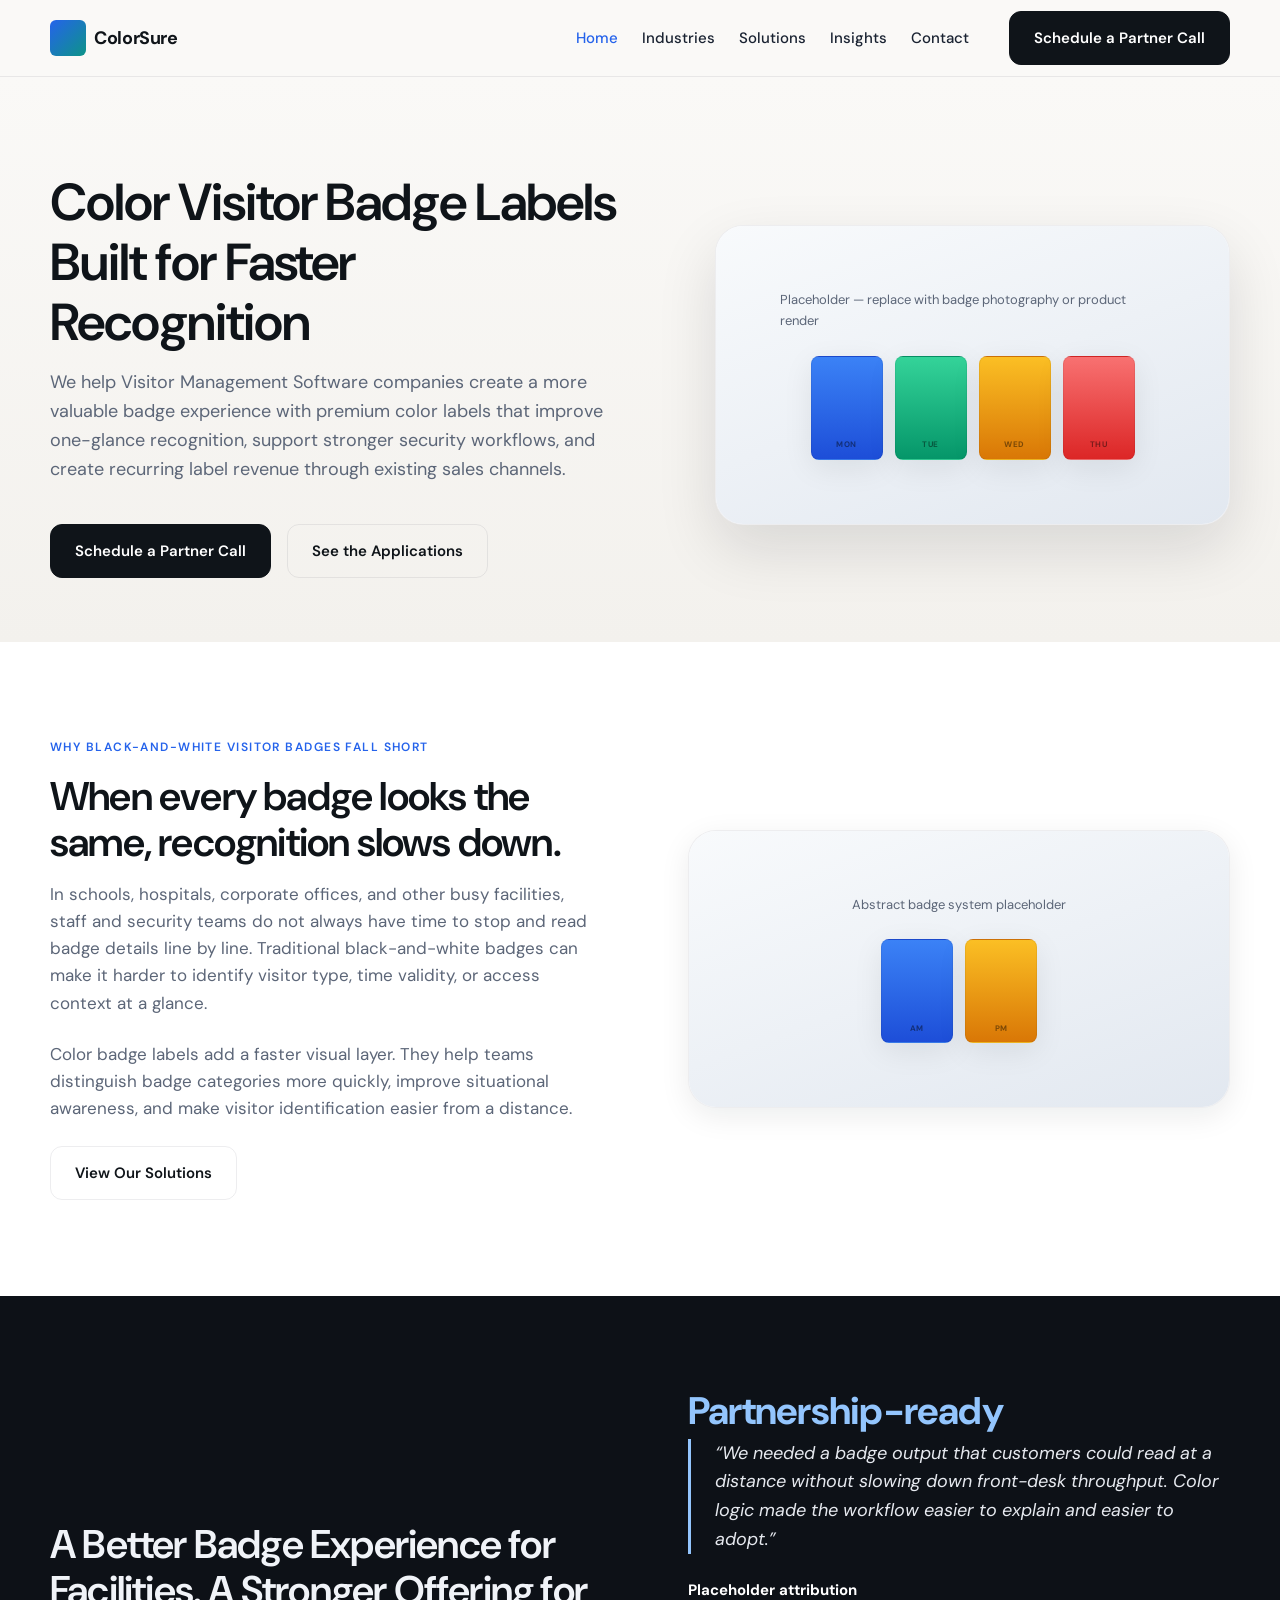
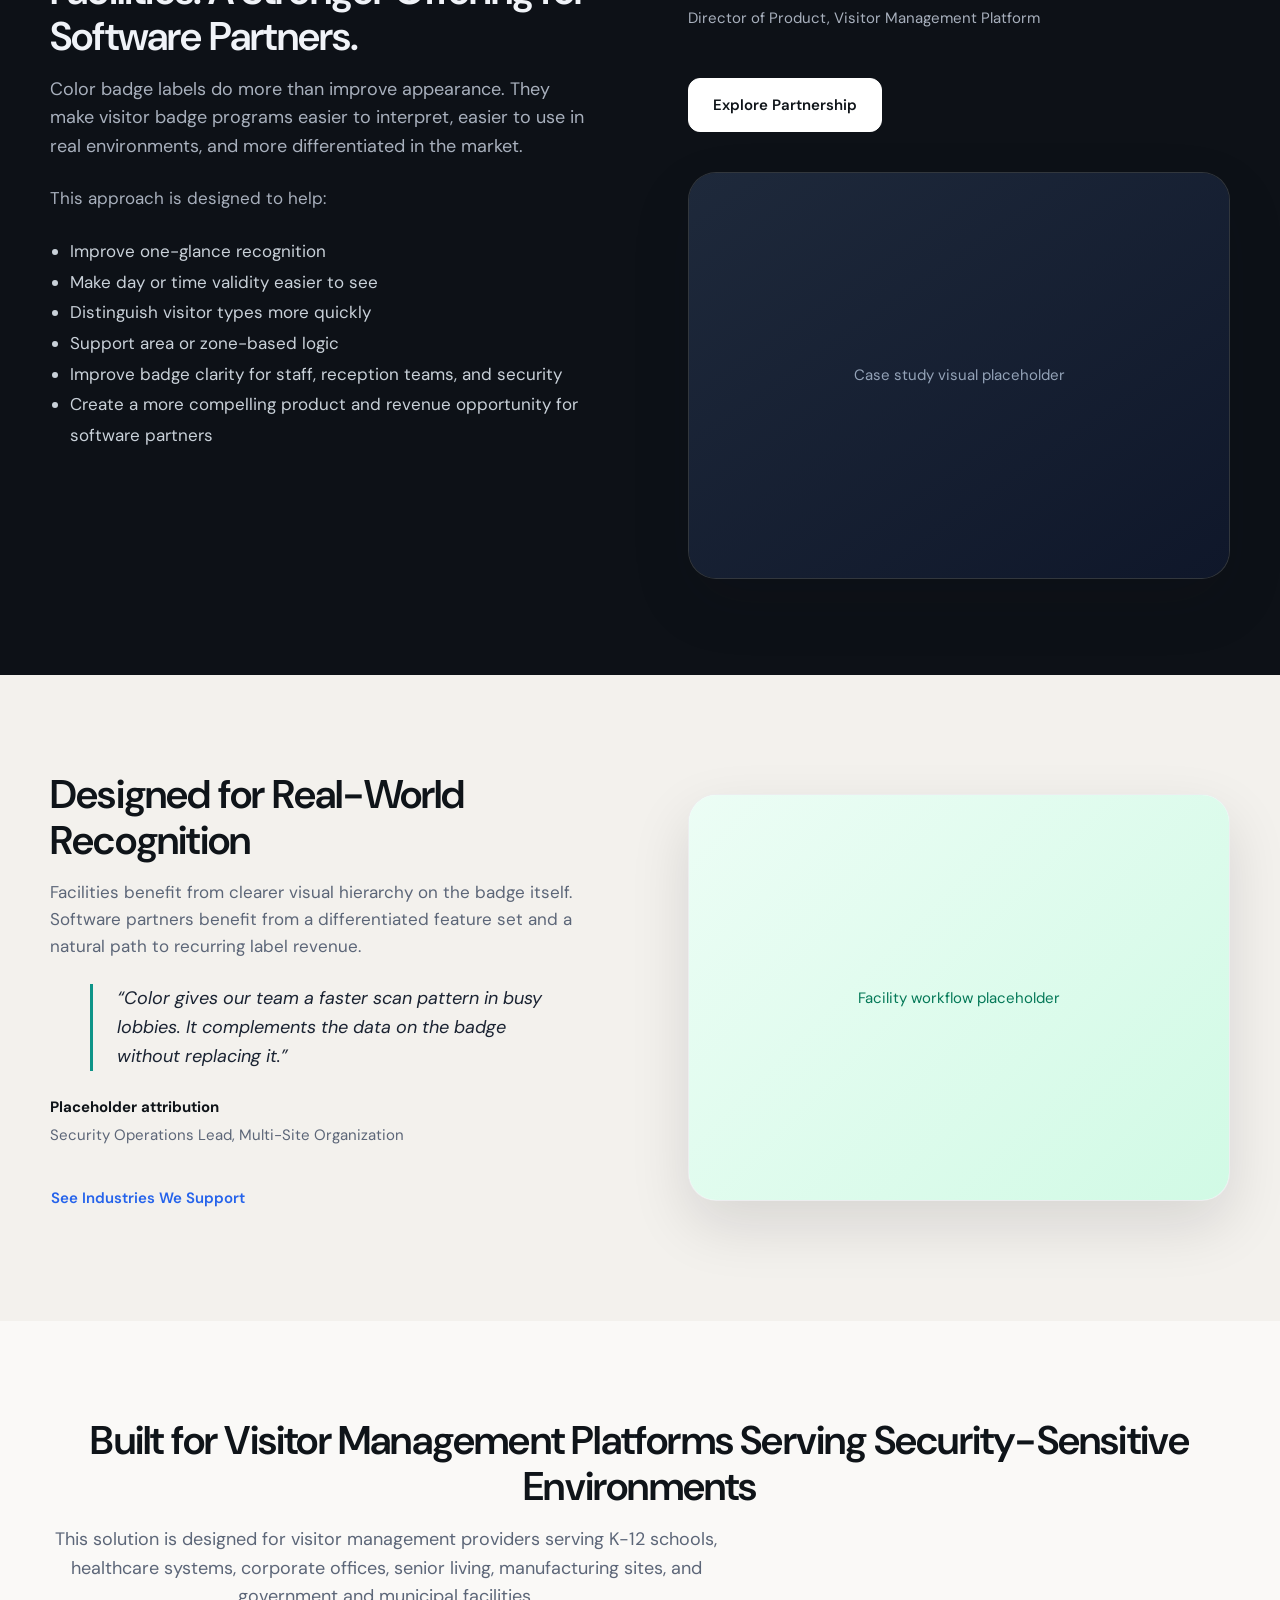
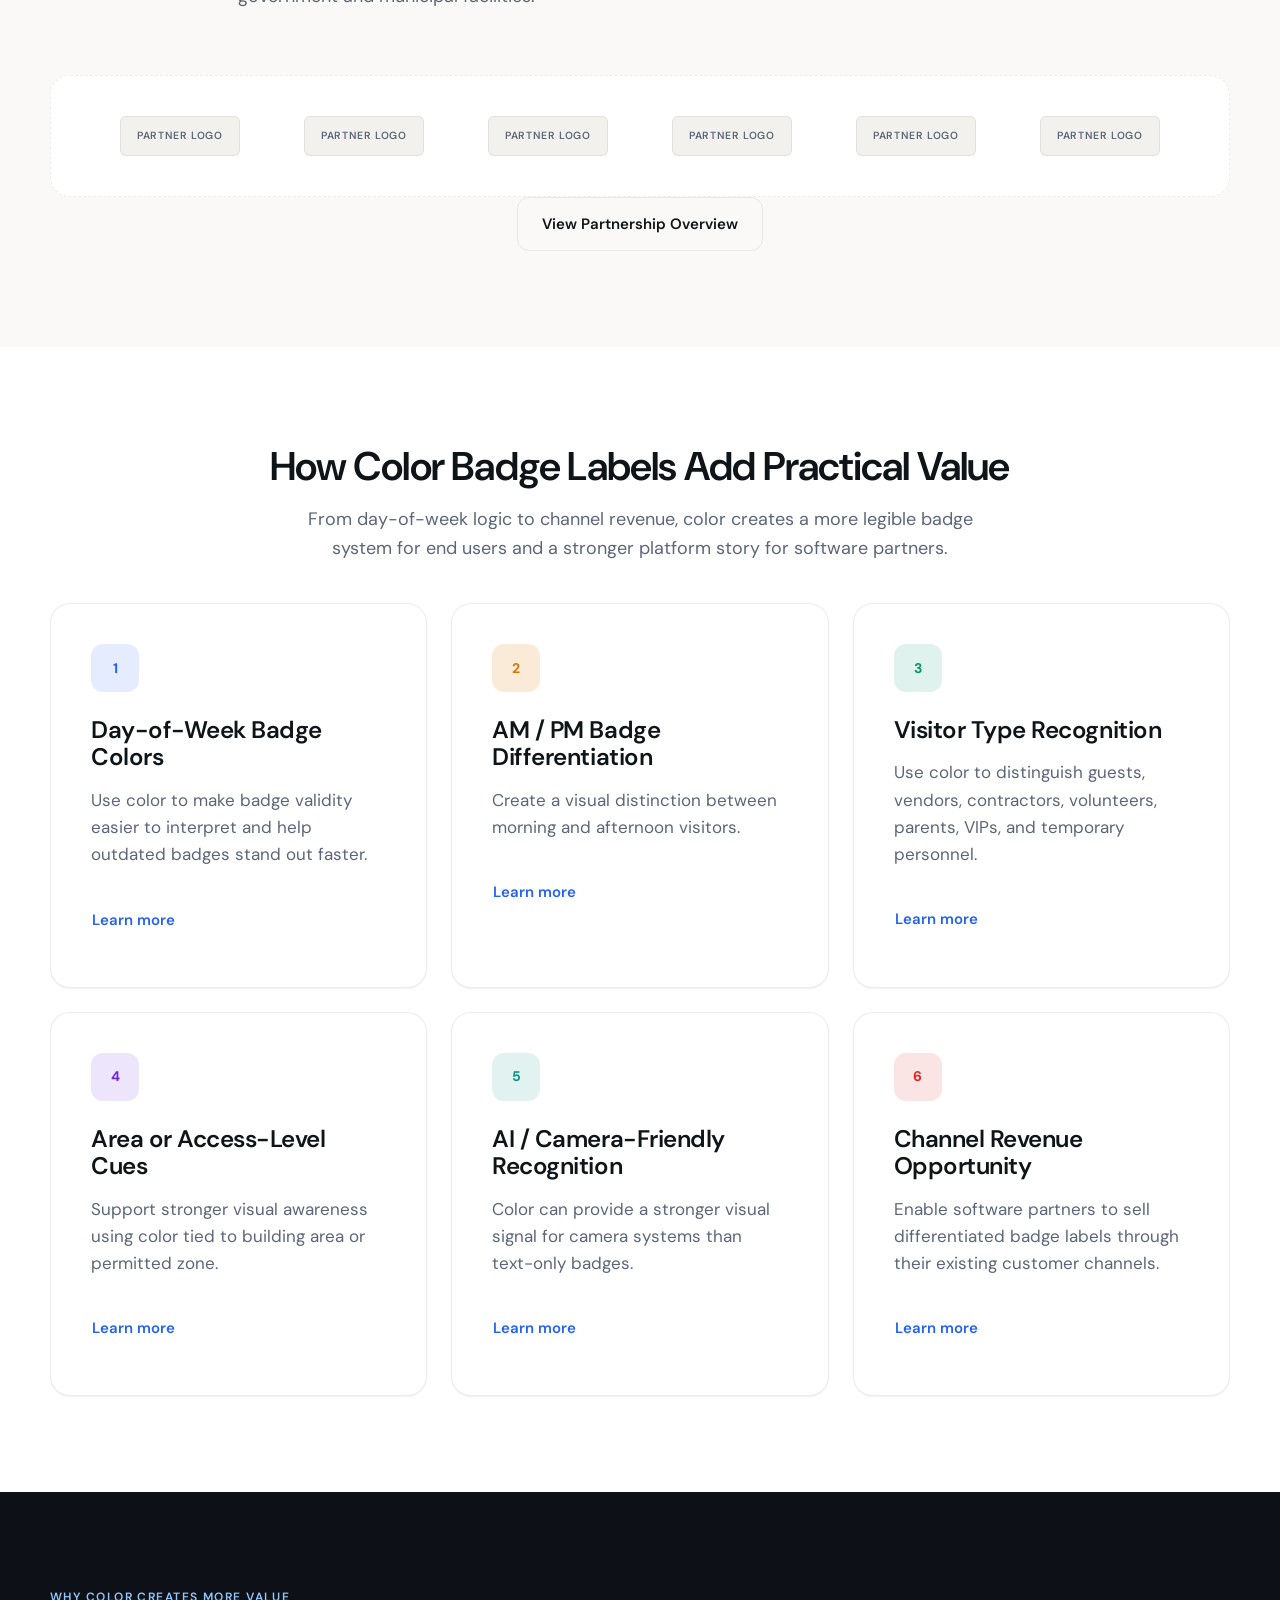
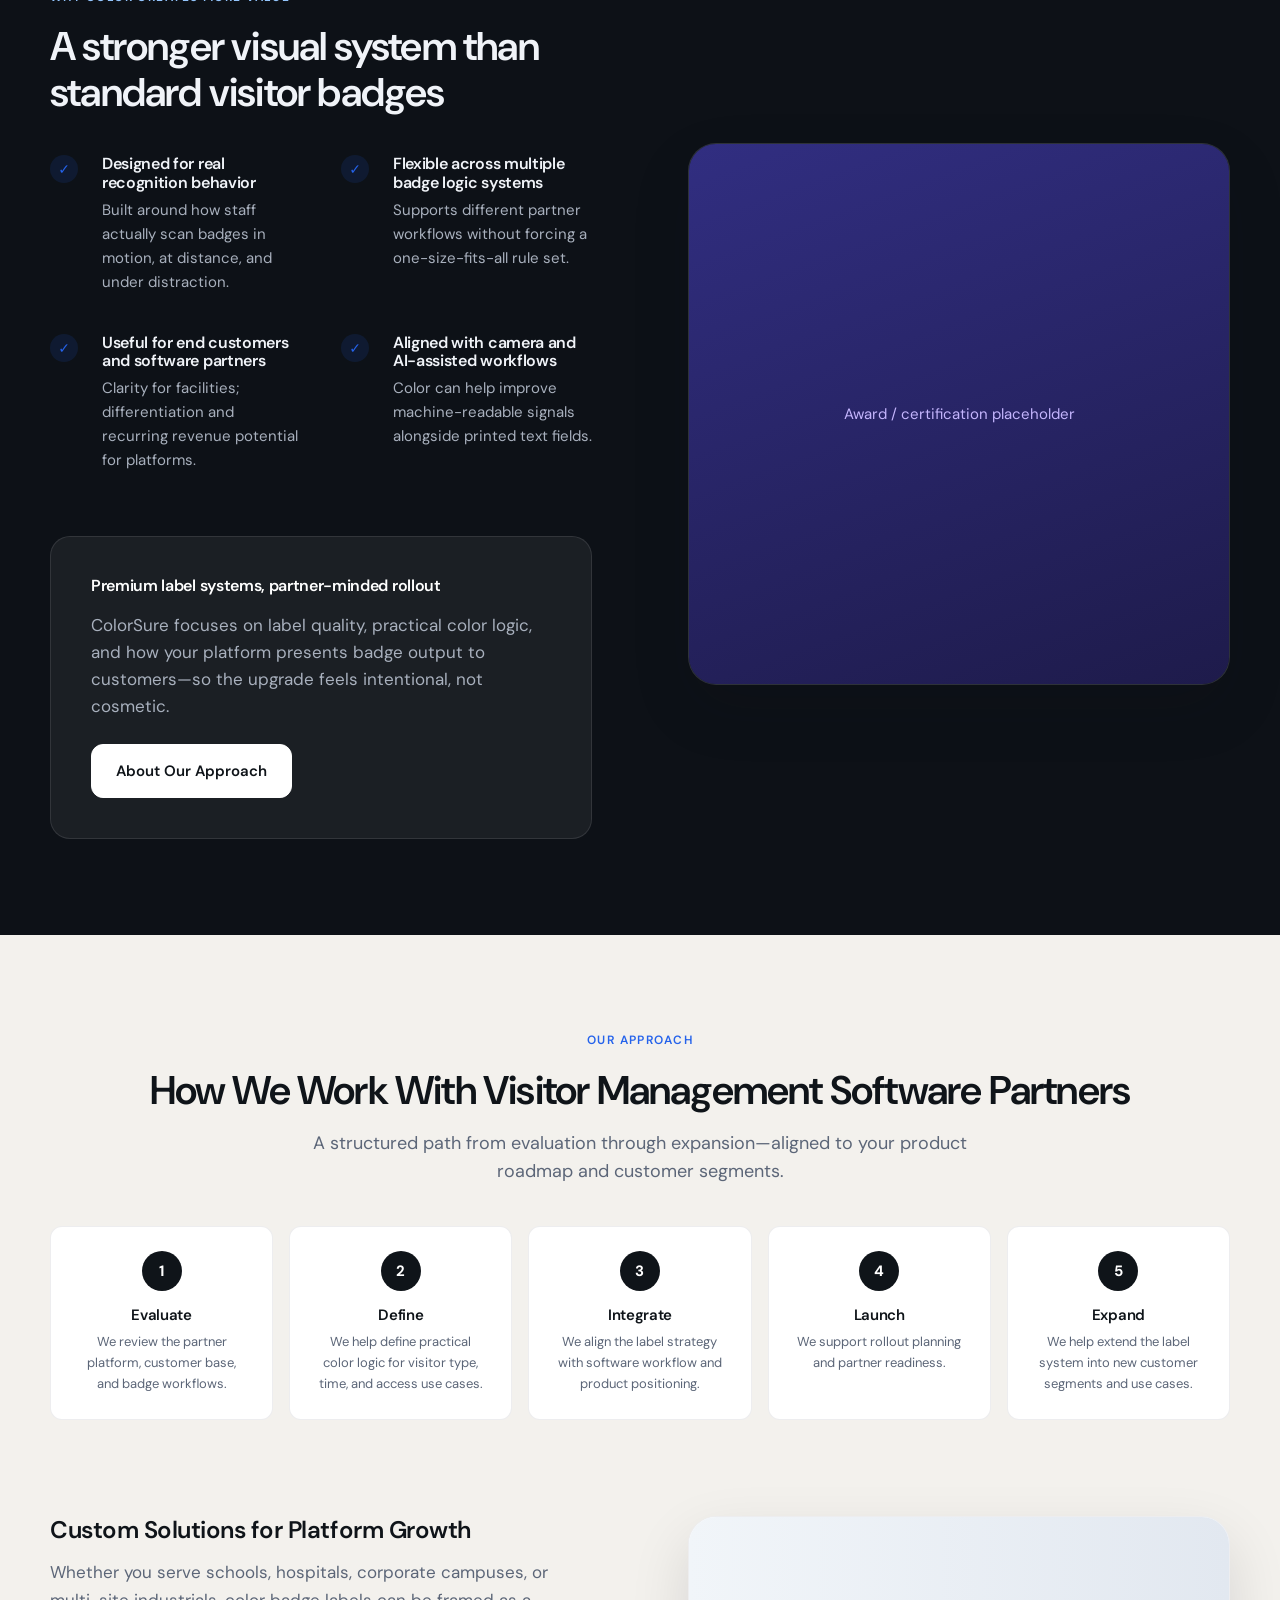
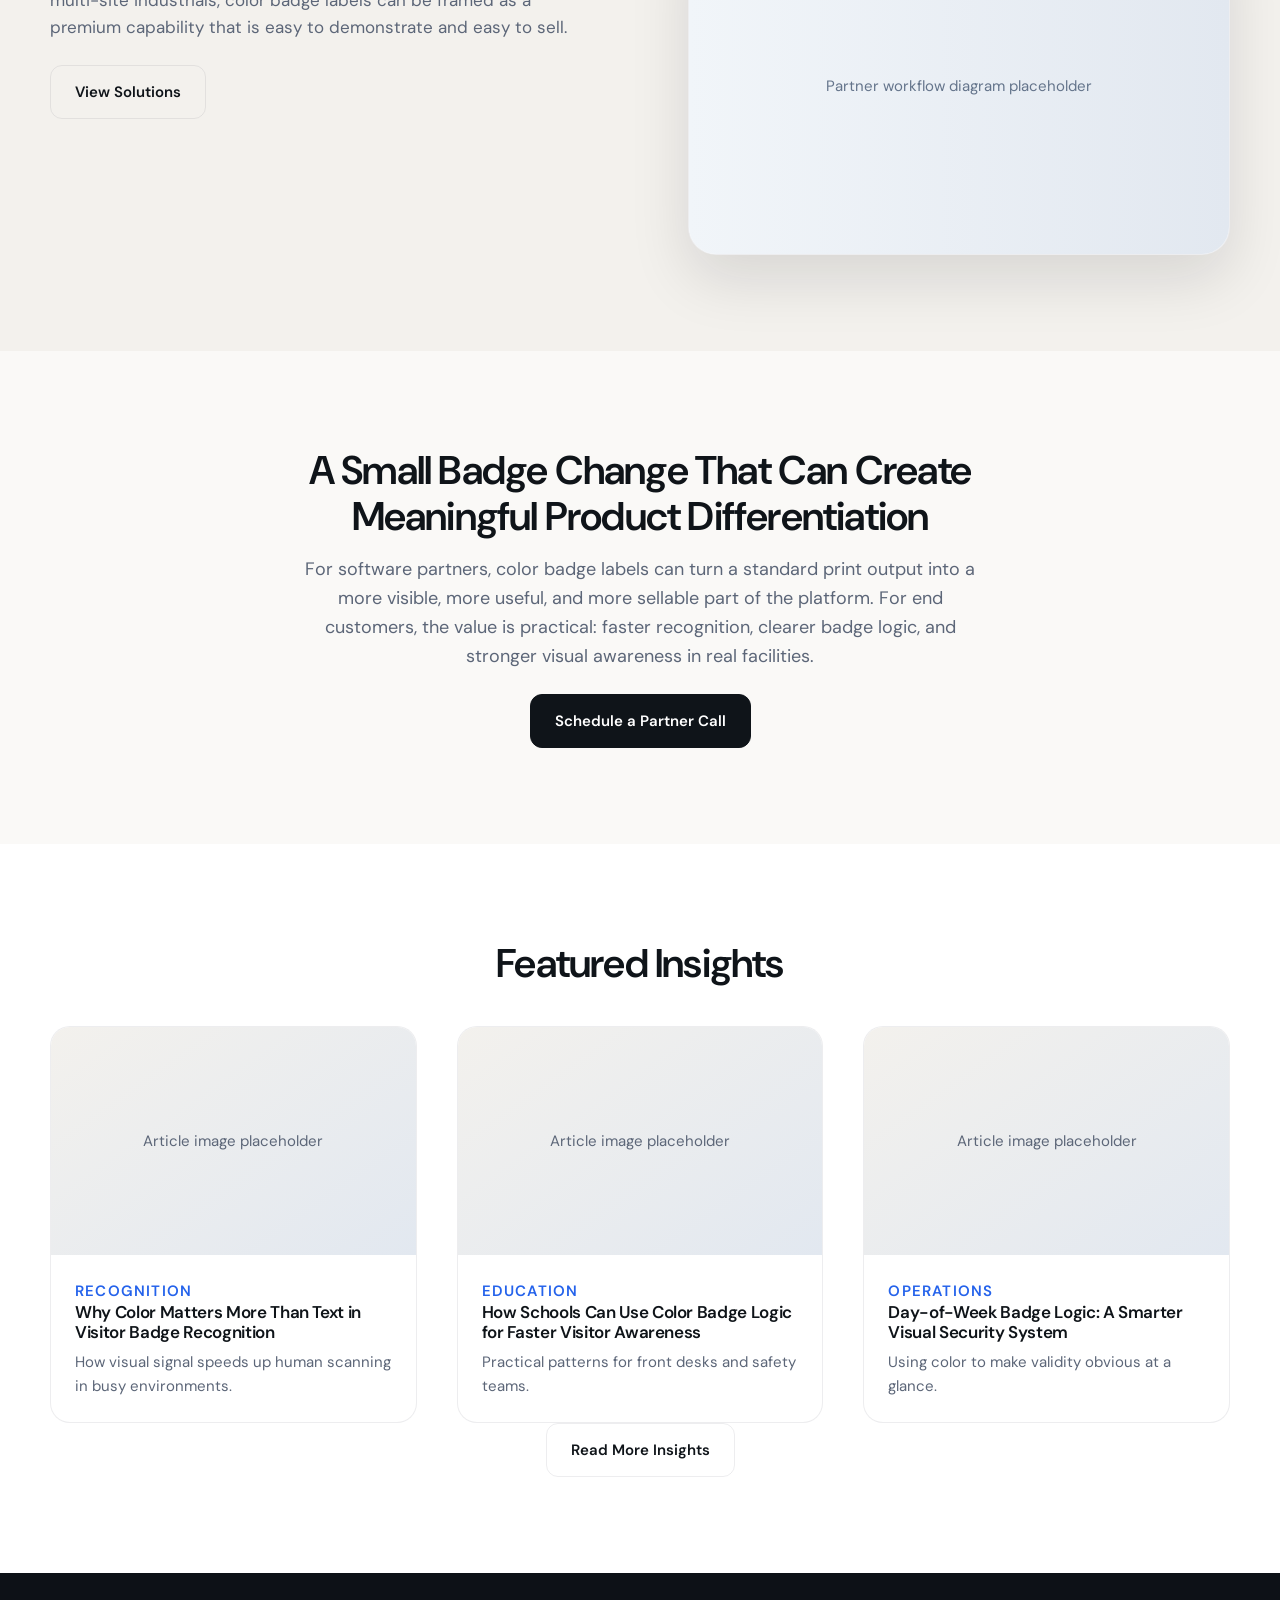
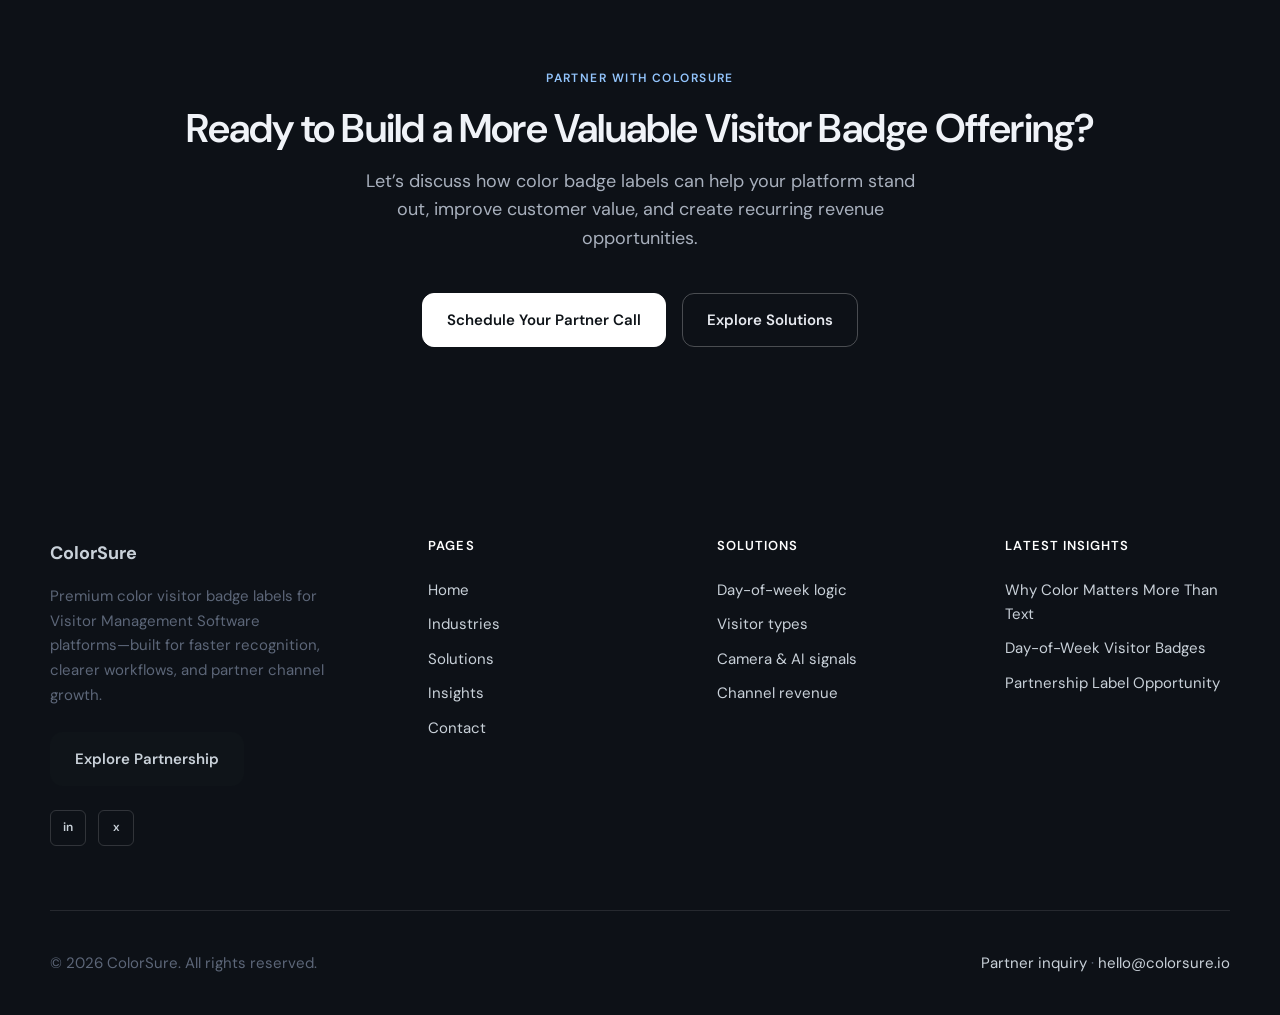
==== index.html @ 21e8cbcf "Initial commit: static site (colorsure.io) Made-with: Cursor" ====
<!DOCTYPE html>
<html lang="en">
<head>
  <meta charset="UTF-8">
  <meta name="viewport" content="width=device-width, initial-scale=1.0">
  <title>ColorSure — Color Visitor Badge Labels for Visitor Management Software</title>
  <meta name="description" content="Premium color visitor badge labels for visitor management platforms. Improve one-glance recognition, strengthen security workflows, and explore partnership revenue through existing channels.">
  <meta property="og:title" content="ColorSure — Color Visitor Badge Labels for Visitor Management Software">
  <meta property="og:description" content="Premium color visitor badge labels designed for visitor management platforms and security-sensitive environments.">
  <meta property="og:type" content="website">
  <link rel="preconnect" href="https://fonts.googleapis.com">
  <link rel="preconnect" href="https://fonts.gstatic.com" crossorigin>
  <link href="https://fonts.googleapis.com/css2?family=DM+Sans:ital,opsz,wght@0,9..40,400;0,9..40,500;0,9..40,600;0,9..40,700;1,9..40,400&display=swap" rel="stylesheet">
  <link rel="stylesheet" href="assets/css/styles.css">
</head>
<body>
  <!-- REPLACEABLE: site header -->
  <header class="site-header">
    <div class="site-header__inner">
      <a href="index.html" class="logo" aria-label="ColorSure home">
        <span class="logo__mark" aria-hidden="true"></span>
        ColorSure
      </a>
      <button type="button" class="nav-toggle" aria-expanded="false" aria-controls="site-nav" aria-label="Open menu">
        <span class="nav-toggle__bars"><span class="nav-toggle__bar"></span></span>
      </button>
      <nav id="site-nav" class="nav" aria-label="Primary">
        <ul class="nav__list">
          <li><a href="index.html" class="nav__link" aria-current="page">Home</a></li>
          <li><a href="industries.html" class="nav__link">Industries</a></li>
          <li><a href="solutions.html" class="nav__link">Solutions</a></li>
          <li><a href="insights.html" class="nav__link">Insights</a></li>
          <li><a href="contact.html" class="nav__link">Contact</a></li>
        </ul>
        <div class="nav__cta">
          <a href="contact.html" class="btn btn--primary">Schedule a Partner Call</a>
        </div>
      </nav>
    </div>
  </header>

  <main id="main-content">
    <!-- Hero: bold headline + CTA + visual (Mediaboom rhythm) -->
    <section class="hero" aria-labelledby="hero-heading">
      <div class="container hero__grid">
        <div class="reveal">
          <h1 id="hero-heading">Color Visitor Badge Labels Built for Faster Recognition</h1>
          <p class="lead">We help Visitor Management Software companies create a more valuable badge experience with premium color labels that improve one-glance recognition, support stronger security workflows, and create recurring label revenue through existing sales channels.</p>
          <div class="hero__actions">
            <a href="contact.html" class="btn btn--primary">Schedule a Partner Call</a>
            <a href="solutions.html" class="btn btn--secondary">See the Applications</a>
          </div>
        </div>
        <div class="hero__visual reveal" aria-hidden="true">
          <div class="visual-badge">
            <p class="muted" style="margin:0;font-size:0.8125rem;">Placeholder — replace with badge photography or product render</p>
            <div class="visual-badge__row">
              <div class="badge-chip badge-chip--blue" title="Monday">Mon</div>
              <div class="badge-chip badge-chip--green" title="Tuesday">Tue</div>
              <div class="badge-chip badge-chip--amber" title="Wednesday">Wed</div>
              <div class="badge-chip badge-chip--red" title="Thursday">Thu</div>
            </div>
          </div>
        </div>
      </div>
    </section>

    <!-- Problem / opportunity + split visual -->
    <section class="section section--surface" aria-labelledby="problem-heading">
      <div class="container split">
        <div class="reveal">
          <span class="eyebrow">Why Black-and-White Visitor Badges Fall Short</span>
          <h2 id="problem-heading">When every badge looks the same, recognition slows down.</h2>
          <p>In schools, hospitals, corporate offices, and other busy facilities, staff and security teams do not always have time to stop and read badge details line by line. Traditional black-and-white badges can make it harder to identify visitor type, time validity, or access context at a glance.</p>
          <p>Color badge labels add a faster visual layer. They help teams distinguish badge categories more quickly, improve situational awareness, and make visitor identification easier from a distance.</p>
          <a href="solutions.html" class="btn btn--secondary">View Our Solutions</a>
        </div>
        <div class="hero__visual reveal" style="box-shadow:var(--shadow-md);">
          <div class="visual-badge" style="min-height:240px;">
            <span class="muted" style="font-size:0.8125rem;">Abstract badge system placeholder</span>
            <div class="visual-badge__row">
              <div class="badge-chip badge-chip--blue">AM</div>
              <div class="badge-chip badge-chip--amber">PM</div>
            </div>
          </div>
        </div>
      </div>
    </section>

    <!-- Proof / strategic value block 1 (case-study style) -->
    <section class="section section--dark proof-block" aria-labelledby="proof-heading">
      <div class="container split">
        <div class="reveal">
          <h2 id="proof-heading" class="h2">A Better Badge Experience for Facilities. A Stronger Offering for Software Partners.</h2>
          <p class="lead" style="color:#a8b0bd;">Color badge labels do more than improve appearance. They make visitor badge programs easier to interpret, easier to use in real environments, and more differentiated in the market.</p>
          <p style="color:#a8b0bd;">This approach is designed to help:</p>
          <ul style="color:#c9d1d9;margin:0;padding-left:1.25rem;line-height:1.8;">
            <li>Improve one-glance recognition</li>
            <li>Make day or time validity easier to see</li>
            <li>Distinguish visitor types more quickly</li>
            <li>Support area or zone-based logic</li>
            <li>Improve badge clarity for staff, reception teams, and security</li>
            <li>Create a more compelling product and revenue opportunity for software partners</li>
          </ul>
        </div>
        <div class="reveal">
          <p class="stat" style="color:#93c5fd;">Partnership-ready</p>
          <p class="proof-block__quote" style="border-left-color:#93c5fd;">“We needed a badge output that customers could read at a distance without slowing down front-desk throughput. Color logic made the workflow easier to explain and easier to adopt.”</p>
          <p class="proof-block__cite">
            <strong>Placeholder attribution</strong>
            Director of Product, Visitor Management Platform
          </p>
          <a href="contact.html" class="btn btn--primary" style="margin-top:var(--space-md);">Explore Partnership</a>
          <div class="hero__visual mt-lg" style="margin-top:var(--space-lg);border-color:rgba(255,255,255,0.12);background:var(--color-dark-elevated);">
            <div class="article-card__image" style="aspect-ratio:4/3;border-radius:var(--radius-lg);background:linear-gradient(145deg,#1e293b,#0f172a);color:#94a3b8;">Case study visual placeholder</div>
          </div>
        </div>
      </div>
    </section>

    <!-- Second proof-style block -->
    <section class="section section--muted proof-block" aria-labelledby="proof2-heading">
      <div class="container split split--reverse">
        <div class="reveal">
          <div class="hero__visual">
            <div class="article-card__image" style="aspect-ratio:4/3;background:linear-gradient(135deg,#ecfdf5,#d1fae5);color:#047857;">Facility workflow placeholder</div>
          </div>
        </div>
        <div class="reveal">
          <h2 id="proof2-heading" class="h3" style="font-size:var(--text-h2);">Designed for Real-World Recognition</h2>
          <p>Facilities benefit from clearer visual hierarchy on the badge itself. Software partners benefit from a differentiated feature set and a natural path to recurring label revenue.</p>
          <blockquote class="proof-block__quote" style="border-left-color:var(--accent-teal);">
            “Color gives our team a faster scan pattern in busy lobbies. It complements the data on the badge without replacing it.”
          </blockquote>
          <p class="proof-block__cite">
            <strong>Placeholder attribution</strong>
            Security Operations Lead, Multi-Site Organization
          </p>
          <a href="industries.html" class="btn btn--ghost">See Industries We Support</a>
        </div>
      </div>
    </section>

    <!-- Logo / credibility strip -->
    <section class="section logo-strip" aria-labelledby="logos-heading">
      <div class="container">
        <h2 id="logos-heading" class="h2 text-center">Built for Visitor Management Platforms Serving Security-Sensitive Environments</h2>
        <p class="text-center lead">This solution is designed for visitor management providers serving K-12 schools, healthcare systems, corporate offices, senior living, manufacturing sites, and government and municipal facilities.</p>
        <div class="logo-strip__grid reveal" role="list">
          <span class="logo-placeholder" role="listitem">Partner logo</span>
          <span class="logo-placeholder" role="listitem">Partner logo</span>
          <span class="logo-placeholder" role="listitem">Partner logo</span>
          <span class="logo-placeholder" role="listitem">Partner logo</span>
          <span class="logo-placeholder" role="listitem">Partner logo</span>
          <span class="logo-placeholder" role="listitem">Partner logo</span>
        </div>
        <p class="text-center mt-lg"><a href="contact.html" class="btn btn--secondary">View Partnership Overview</a></p>
      </div>
    </section>

    <!-- Solutions grid intro + cards -->
    <section class="section section--surface" aria-labelledby="solutions-grid-heading">
      <div class="container">
        <div class="text-center mb-lg reveal">
          <h2 id="solutions-grid-heading" class="h2">How Color Badge Labels Add Practical Value</h2>
          <p class="lead">From day-of-week logic to channel revenue, color creates a more legible badge system for end users and a stronger platform story for software partners.</p>
        </div>
        <div class="feature-grid feature-grid--6">
          <article class="card reveal">
            <div class="card__icon card__icon--blue">1</div>
            <h3>Day-of-Week Badge Colors</h3>
            <p>Use color to make badge validity easier to interpret and help outdated badges stand out faster.</p>
            <a href="solutions.html#dow" class="btn btn--ghost">Learn more</a>
          </article>
          <article class="card reveal">
            <div class="card__icon card__icon--amber">2</div>
            <h3>AM / PM Badge Differentiation</h3>
            <p>Create a visual distinction between morning and afternoon visitors.</p>
            <a href="solutions.html#ampm" class="btn btn--ghost">Learn more</a>
          </article>
          <article class="card reveal">
            <div class="card__icon card__icon--green">3</div>
            <h3>Visitor Type Recognition</h3>
            <p>Use color to distinguish guests, vendors, contractors, volunteers, parents, VIPs, and temporary personnel.</p>
            <a href="solutions.html#types" class="btn btn--ghost">Learn more</a>
          </article>
          <article class="card reveal">
            <div class="card__icon card__icon--violet">4</div>
            <h3>Area or Access-Level Cues</h3>
            <p>Support stronger visual awareness using color tied to building area or permitted zone.</p>
            <a href="solutions.html#zones" class="btn btn--ghost">Learn more</a>
          </article>
          <article class="card reveal">
            <div class="card__icon card__icon--teal">5</div>
            <h3>AI / Camera-Friendly Recognition</h3>
            <p>Color can provide a stronger visual signal for camera systems than text-only badges.</p>
            <a href="solutions.html#ai" class="btn btn--ghost">Learn more</a>
          </article>
          <article class="card reveal">
            <div class="card__icon card__icon--red">6</div>
            <h3>Channel Revenue Opportunity</h3>
            <p>Enable software partners to sell differentiated badge labels through their existing customer channels.</p>
            <a href="solutions.html#revenue" class="btn btn--ghost">Learn more</a>
          </article>
        </div>
      </div>
    </section>

    <!-- Why us -->
    <section class="section section--dark" aria-labelledby="why-heading">
      <div class="container split">
        <div class="reveal">
          <span class="eyebrow">Why Color Creates More Value</span>
          <h2 id="why-heading" class="h2">A stronger visual system than standard visitor badges</h2>
          <div class="why-grid" style="margin-top:var(--space-lg);">
            <div class="why-item">
              <span class="why-item__check" aria-hidden="true">✓</span>
              <div>
                <h4 class="h4">Designed for real recognition behavior</h4>
                <p>Built around how staff actually scan badges in motion, at distance, and under distraction.</p>
              </div>
            </div>
            <div class="why-item">
              <span class="why-item__check" aria-hidden="true">✓</span>
              <div>
                <h4 class="h4">Flexible across multiple badge logic systems</h4>
                <p>Supports different partner workflows without forcing a one-size-fits-all rule set.</p>
              </div>
            </div>
            <div class="why-item">
              <span class="why-item__check" aria-hidden="true">✓</span>
              <div>
                <h4 class="h4">Useful for end customers and software partners</h4>
                <p>Clarity for facilities; differentiation and recurring revenue potential for platforms.</p>
              </div>
            </div>
            <div class="why-item">
              <span class="why-item__check" aria-hidden="true">✓</span>
              <div>
                <h4 class="h4">Aligned with camera and AI-assisted workflows</h4>
                <p>Color can help improve machine-readable signals alongside printed text fields.</p>
              </div>
            </div>
          </div>
          <div class="sub-block reveal" style="margin-top:var(--space-xl);background:rgba(255,255,255,0.06);border-color:rgba(255,255,255,0.1);">
            <h3 class="h4" style="color:#fff;">Premium label systems, partner-minded rollout</h3>
            <p style="color:#a8b0bd;margin:0;">ColorSure focuses on label quality, practical color logic, and how your platform presents badge output to customers—so the upgrade feels intentional, not cosmetic.</p>
            <a href="contact.html" class="btn btn--primary" style="margin-top:var(--space-md);">About Our Approach</a>
          </div>
        </div>
        <div class="reveal">
          <div class="hero__visual" style="background:var(--color-dark-elevated);border-color:rgba(255,255,255,0.1);">
            <div class="article-card__image" style="aspect-ratio:1;background:linear-gradient(160deg,#312e81,#1e1b4b);color:#c4b5fd;">Award / certification placeholder</div>
          </div>
        </div>
      </div>
    </section>

    <!-- Process -->
    <section class="section section--muted" aria-labelledby="process-heading">
      <div class="container">
        <div class="text-center mb-lg reveal">
          <span class="eyebrow" style="color:var(--accent-blue);">Our Approach</span>
          <h2 id="process-heading" class="h2">How We Work With Visitor Management Software Partners</h2>
          <p class="lead">A structured path from evaluation through expansion—aligned to your product roadmap and customer segments.</p>
        </div>
        <div class="process-steps reveal">
          <div class="process-step">
            <div class="process-step__num">1</div>
            <h4>Evaluate</h4>
            <p>We review the partner platform, customer base, and badge workflows.</p>
          </div>
          <div class="process-step">
            <div class="process-step__num">2</div>
            <h4>Define</h4>
            <p>We help define practical color logic for visitor type, time, and access use cases.</p>
          </div>
          <div class="process-step">
            <div class="process-step__num">3</div>
            <h4>Integrate</h4>
            <p>We align the label strategy with software workflow and product positioning.</p>
          </div>
          <div class="process-step">
            <div class="process-step__num">4</div>
            <h4>Launch</h4>
            <p>We support rollout planning and partner readiness.</p>
          </div>
          <div class="process-step">
            <div class="process-step__num">5</div>
            <h4>Expand</h4>
            <p>We help extend the label system into new customer segments and use cases.</p>
          </div>
        </div>
        <div class="split" style="margin-top:var(--space-2xl);align-items:start;">
          <div class="reveal">
            <h3 class="h3">Custom Solutions for Platform Growth</h3>
            <p>Whether you serve schools, hospitals, corporate campuses, or multi-site industrials, color badge labels can be framed as a premium capability that is easy to demonstrate and easy to sell.</p>
            <a href="solutions.html" class="btn btn--secondary">View Solutions</a>
          </div>
          <div class="hero__visual reveal">
            <div class="article-card__image" style="aspect-ratio:16/10;background:linear-gradient(90deg,#f1f5f9,#e2e8f0);color:#64748b;">Partner workflow diagram placeholder</div>
          </div>
        </div>
      </div>
    </section>

    <!-- Supporting value -->
    <section class="section" aria-labelledby="support-heading">
      <div class="container container--narrow text-center reveal">
        <h2 id="support-heading" class="h2">A Small Badge Change That Can Create Meaningful Product Differentiation</h2>
        <p class="lead">For software partners, color badge labels can turn a standard print output into a more visible, more useful, and more sellable part of the platform. For end customers, the value is practical: faster recognition, clearer badge logic, and stronger visual awareness in real facilities.</p>
        <a href="contact.html" class="btn btn--primary">Schedule a Partner Call</a>
      </div>
    </section>

    <!-- Insights preview -->
    <section class="section section--surface" aria-labelledby="insights-heading">
      <div class="container">
        <h2 id="insights-heading" class="h2 text-center mb-lg reveal">Featured Insights</h2>
        <div class="article-grid">
          <article class="article-card reveal">
            <div class="article-card__image">Article image placeholder</div>
            <div class="article-card__body">
              <p class="article-card__tag">Recognition</p>
              <h3><a href="insights.html">Why Color Matters More Than Text in Visitor Badge Recognition</a></h3>
              <p>How visual signal speeds up human scanning in busy environments.</p>
            </div>
          </article>
          <article class="article-card reveal">
            <div class="article-card__image">Article image placeholder</div>
            <div class="article-card__body">
              <p class="article-card__tag">Education</p>
              <h3><a href="insights.html">How Schools Can Use Color Badge Logic for Faster Visitor Awareness</a></h3>
              <p>Practical patterns for front desks and safety teams.</p>
            </div>
          </article>
          <article class="article-card reveal">
            <div class="article-card__image">Article image placeholder</div>
            <div class="article-card__body">
              <p class="article-card__tag">Operations</p>
              <h3><a href="insights.html">Day-of-Week Badge Logic: A Smarter Visual Security System</a></h3>
              <p>Using color to make validity obvious at a glance.</p>
            </div>
          </article>
        </div>
        <p class="text-center mt-lg reveal"><a href="insights.html" class="btn btn--secondary">Read More Insights</a></p>
      </div>
    </section>

    <!-- Final CTA -->
    <section class="cta-banner section--dark" aria-labelledby="final-cta-heading">
      <div class="container reveal">
        <p class="eyebrow" style="color:#93c5fd;">Partner with ColorSure</p>
        <h2 id="final-cta-heading" class="h2">Ready to Build a More Valuable Visitor Badge Offering?</h2>
        <p class="lead" style="color:#a8b0bd;max-width:36rem;margin-inline:auto;">Let’s discuss how color badge labels can help your platform stand out, improve customer value, and create recurring revenue opportunities.</p>
        <div class="cta-banner__actions">
          <a href="contact.html" class="btn btn--primary">Schedule Your Partner Call</a>
          <a href="solutions.html" class="btn btn--secondary">Explore Solutions</a>
        </div>
      </div>
    </section>
  </main>

  <!-- REPLACEABLE: site footer (dense, Mediaboom-style columns) -->
  <footer class="site-footer">
    <div class="container">
      <div class="site-footer__grid">
        <div>
          <a href="index.html" class="site-footer__brand">ColorSure</a>
          <p class="site-footer__desc">Premium color visitor badge labels for Visitor Management Software platforms—built for faster recognition, clearer workflows, and partner channel growth.</p>
          <p style="margin:0 0 var(--space-sm);"><a href="contact.html" class="btn btn--primary">Explore Partnership</a></p>
          <div class="site-footer__social" aria-label="Social links">
            <a href="#" aria-label="LinkedIn (placeholder)">in</a>
            <a href="#" aria-label="X (placeholder)">x</a>
          </div>
        </div>
        <div>
          <h4>Pages</h4>
          <ul>
            <li><a href="index.html">Home</a></li>
            <li><a href="industries.html">Industries</a></li>
            <li><a href="solutions.html">Solutions</a></li>
            <li><a href="insights.html">Insights</a></li>
            <li><a href="contact.html">Contact</a></li>
          </ul>
        </div>
        <div>
          <h4>Solutions</h4>
          <ul>
            <li><a href="solutions.html#dow">Day-of-week logic</a></li>
            <li><a href="solutions.html#types">Visitor types</a></li>
            <li><a href="solutions.html#ai">Camera &amp; AI signals</a></li>
            <li><a href="solutions.html#revenue">Channel revenue</a></li>
          </ul>
        </div>
        <div>
          <h4>Latest Insights</h4>
          <ul>
            <li><a href="insights.html">Why Color Matters More Than Text</a></li>
            <li><a href="insights.html">Day-of-Week Visitor Badges</a></li>
            <li><a href="insights.html">Partnership Label Opportunity</a></li>
          </ul>
        </div>
      </div>
      <div class="site-footer__bottom">
        <p style="margin:0;">© <span id="y"></span> ColorSure. All rights reserved.</p>
        <p style="margin:0;"><a href="contact.html">Partner inquiry</a> · <a href="mailto:hello@colorsure.io">hello@colorsure.io</a></p>
      </div>
    </div>
  </footer>
  <script>document.getElementById("y").textContent = new Date().getFullYear();</script>
  <script src="assets/js/main.js" defer></script>
</body>
</html>
---- assets/css/styles.css ----
/* =============================================================================
   ColorSure — Visitor Management Badge Labels
   Design system: reset/base, typography, layout, components, footer, responsive
   ============================================================================= */

/* --- Reset / base --- */
*,
*::before,
*::after {
  box-sizing: border-box;
}

html {
  scroll-behavior: smooth;
  -webkit-text-size-adjust: 100%;
}

[id] {
  scroll-margin-top: calc(var(--header-h) + 1rem);
}

body {
  margin: 0;
  font-family: var(--font-sans);
  font-size: var(--text-body);
  line-height: 1.6;
  color: var(--color-text);
  background-color: var(--color-bg);
  -webkit-font-smoothing: antialiased;
}

img {
  max-width: 100%;
  height: auto;
  display: block;
}

a {
  color: var(--color-accent);
  text-decoration: none;
  transition: color var(--transition-fast), opacity var(--transition-fast);
}

a:hover {
  color: var(--color-accent-hover);
}

ul,
ol {
  margin: 0;
  padding: 0;
}

button {
  font-family: inherit;
  cursor: pointer;
}

/* --- CSS custom properties --- */
:root {
  --font-sans: "DM Sans", system-ui, -apple-system, sans-serif;

  --color-bg: #faf9f7;
  --color-bg-warm: #f3f1ed;
  --color-surface: #ffffff;
  --color-ink: #0f1419;
  --color-text: #1a2332;
  --color-muted: #5c6678;
  --color-border: rgba(26, 35, 50, 0.08);
  --color-dark: #0d1117;
  --color-dark-elevated: #161b22;

  --accent-blue: #2563eb;
  --accent-blue-hover: #1d4ed8;
  --accent-green: #059669;
  --accent-amber: #d97706;
  --accent-red: #dc2626;
  --accent-violet: #6d28d9;
  --accent-teal: #0d9488;

  --color-accent: var(--accent-blue);
  --color-accent-hover: var(--accent-blue-hover);

  --radius-sm: 6px;
  --radius-md: 12px;
  --radius-lg: 20px;
  --radius-xl: 28px;

  --shadow-sm: 0 1px 2px rgba(15, 20, 25, 0.06);
  --shadow-md: 0 8px 30px rgba(15, 20, 25, 0.08);
  --shadow-lg: 0 24px 60px rgba(15, 20, 25, 0.12);

  --space-xs: 0.5rem;
  --space-sm: 1rem;
  --space-md: 1.5rem;
  --space-lg: 2.5rem;
  --space-xl: 4rem;
  --space-2xl: 6rem;
  --space-3xl: 8rem;

  --container: min(1180px, calc(100% - 3rem));
  --container-narrow: min(760px, calc(100% - 3rem));

  --text-body: 1.0625rem;
  --text-small: 0.9375rem;
  --text-lead: 1.125rem;
  --text-h1: clamp(2.25rem, 4vw + 1rem, 3.25rem);
  --text-h2: clamp(1.75rem, 2.5vw + 1rem, 2.5rem);
  --text-h3: clamp(1.25rem, 1.2vw + 1rem, 1.5rem);
  --text-h4: 1rem;
  --text-eyebrow: 0.75rem;
  --letter-tight: -0.02em;
  --letter-wide: 0.12em;

  --transition-fast: 0.2s ease;
  --transition-med: 0.35s ease;
  --header-h: 76px;
}

/* --- Typography --- */
h1,
h2,
h3,
h4,
.h1,
.h2,
.h3,
.h4 {
  font-weight: 600;
  line-height: 1.15;
  color: var(--color-ink);
  letter-spacing: var(--letter-tight);
  margin: 0 0 var(--space-sm);
}

h1,
.h1 {
  font-size: var(--text-h1);
}

h2,
.h2 {
  font-size: var(--text-h2);
}

h3,
.h3 {
  font-size: var(--text-h3);
}

h4,
.h4 {
  font-size: var(--text-h4);
  font-weight: 600;
}

p {
  margin: 0 0 var(--space-md);
  color: var(--color-muted);
}

p:last-child {
  margin-bottom: 0;
}

.eyebrow {
  display: block;
  font-size: var(--text-eyebrow);
  font-weight: 600;
  letter-spacing: var(--letter-wide);
  text-transform: uppercase;
  color: var(--color-accent);
  margin-bottom: var(--space-sm);
}

.lead {
  font-size: var(--text-lead);
  color: var(--color-muted);
  max-width: 42rem;
}

.muted {
  color: var(--color-muted);
}

/* --- Layout utilities --- */
.container {
  width: var(--container);
  margin-inline: auto;
}

.container--narrow {
  width: var(--container-narrow);
}

.section {
  padding-block: var(--space-2xl);
}

.section--tight {
  padding-block: var(--space-xl);
}

.section--dark {
  background: var(--color-dark);
  color: #e6e9ef;
}

.section--dark h1,
.section--dark h2,
.section--dark h3,
.section--dark h4,
.section--dark .eyebrow {
  color: #f0f3f8;
}

.section--dark .eyebrow {
  color: #93c5fd;
}

.section--dark p,
.section--dark .lead,
.section--dark .muted {
  color: #a8b0bd;
}

.section--muted {
  background: var(--color-bg-warm);
}

.section--surface {
  background: var(--color-surface);
}

.stack {
  display: flex;
  flex-direction: column;
  gap: var(--space-md);
}

.stack--lg {
  gap: var(--space-lg);
}

.split {
  display: grid;
  gap: var(--space-xl);
  align-items: center;
}

@media (min-width: 900px) {
  .split {
    grid-template-columns: 1fr 1fr;
    gap: var(--space-2xl);
  }

  .split--reverse > :first-child {
    order: 2;
  }
}

.text-center {
  text-align: center;
}

.text-center .lead,
.text-center p {
  margin-inline: auto;
}

/* --- Header / nav --- */
.site-header {
  position: sticky;
  top: 0;
  z-index: 100;
  background: rgba(250, 249, 247, 0.92);
  backdrop-filter: blur(12px);
  border-bottom: 1px solid var(--color-border);
}

.site-header__inner {
  width: var(--container);
  margin-inline: auto;
  min-height: var(--header-h);
  display: flex;
  align-items: center;
  justify-content: space-between;
  gap: var(--space-md);
}

.logo {
  display: flex;
  align-items: center;
  gap: 0.5rem;
  font-weight: 700;
  font-size: 1.125rem;
  color: var(--color-ink);
  letter-spacing: var(--letter-tight);
}

.logo:hover {
  color: var(--color-ink);
  opacity: 0.85;
}

.logo__mark {
  width: 36px;
  height: 36px;
  border-radius: var(--radius-sm);
  background: linear-gradient(135deg, var(--accent-blue), var(--accent-teal));
  flex-shrink: 0;
}

.nav {
  display: flex;
  align-items: center;
  gap: var(--space-lg);
}

.nav__list {
  list-style: none;
  display: flex;
  align-items: center;
  gap: var(--space-md);
}

.nav__link {
  font-size: var(--text-small);
  font-weight: 500;
  color: var(--color-text);
}

.nav__link:hover,
.nav__link[aria-current="page"] {
  color: var(--color-accent);
}

.nav__cta {
  flex-shrink: 0;
}

.nav-toggle {
  display: none;
  width: 44px;
  height: 44px;
  padding: 0;
  border: none;
  background: transparent;
  border-radius: var(--radius-sm);
  align-items: center;
  justify-content: center;
  color: var(--color-ink);
}

.nav-toggle:hover {
  background: var(--color-border);
}

.nav-toggle__bars {
  width: 22px;
  height: 14px;
  position: relative;
}

.nav-toggle__bars::before,
.nav-toggle__bars::after,
.nav-toggle__bar {
  content: "";
  position: absolute;
  left: 0;
  right: 0;
  height: 2px;
  background: currentColor;
  border-radius: 1px;
  transition: transform var(--transition-fast), opacity var(--transition-fast);
}

.nav-toggle__bars::before {
  top: 0;
}

.nav-toggle__bar {
  top: 6px;
}

.nav-toggle__bars::after {
  bottom: 0;
}

.nav-toggle[aria-expanded="true"] .nav-toggle__bars::before {
  transform: translateY(6px) rotate(45deg);
}

.nav-toggle[aria-expanded="true"] .nav-toggle__bars::after {
  transform: translateY(-6px) rotate(-45deg);
}

.nav-toggle[aria-expanded="true"] .nav-toggle__bar {
  opacity: 0;
}

@media (max-width: 899px) {
  .nav-toggle {
    display: flex;
  }

  .nav {
    position: fixed;
    inset: var(--header-h) 0 0 0;
    background: var(--color-surface);
    flex-direction: column;
    align-items: stretch;
    padding: var(--space-lg);
    gap: var(--space-md);
    transform: translateX(100%);
    transition: transform var(--transition-med);
    box-shadow: var(--shadow-lg);
    overflow-y: auto;
  }

  .nav.is-open {
    transform: translateX(0);
  }

  .nav__list {
    flex-direction: column;
    align-items: stretch;
    gap: 0;
  }

  .nav__link {
    display: block;
    padding: var(--space-sm) 0;
    border-bottom: 1px solid var(--color-border);
  }

  .nav__cta {
    margin-top: var(--space-sm);
  }

  .nav__cta .btn {
    width: 100%;
    justify-content: center;
  }
}

/* --- Hero --- */
.hero {
  padding-block: var(--space-2xl) var(--space-xl);
  background: linear-gradient(180deg, var(--color-bg) 0%, var(--color-bg-warm) 100%);
}

.hero__grid {
  display: grid;
  gap: var(--space-xl);
  align-items: center;
}

@media (min-width: 900px) {
  .hero__grid {
    grid-template-columns: 1.05fr 0.95fr;
    gap: var(--space-2xl);
  }
}

.hero__actions {
  display: flex;
  flex-wrap: wrap;
  gap: var(--space-sm);
  margin-top: var(--space-lg);
}

.hero__visual {
  border-radius: var(--radius-xl);
  overflow: hidden;
  box-shadow: var(--shadow-lg);
  background: var(--color-surface);
  border: 1px solid var(--color-border);
}

/* --- Buttons --- */
.btn {
  display: inline-flex;
  align-items: center;
  justify-content: center;
  gap: 0.5rem;
  padding: 0.875rem 1.5rem;
  font-size: var(--text-small);
  font-weight: 600;
  border-radius: var(--radius-md);
  border: 1px solid transparent;
  transition: background var(--transition-fast), color var(--transition-fast),
    border-color var(--transition-fast), box-shadow var(--transition-fast);
}

.btn--primary {
  background: var(--color-ink);
  color: #fff;
  border-color: var(--color-ink);
}

.btn--primary:hover {
  background: var(--color-dark-elevated);
  color: #fff;
  border-color: var(--color-dark-elevated);
  box-shadow: var(--shadow-md);
}

.btn--secondary {
  background: transparent;
  color: var(--color-ink);
  border-color: var(--color-border);
}

.btn--secondary:hover {
  border-color: var(--color-ink);
  background: var(--color-surface);
}

.btn--ghost {
  background: transparent;
  color: var(--color-accent);
  border-color: transparent;
  padding-inline: 0;
}

.btn--ghost:hover {
  color: var(--color-accent-hover);
}

.section--dark .btn--primary {
  background: #fff;
  color: var(--color-ink);
  border-color: #fff;
}

.section--dark .btn--primary:hover {
  background: var(--color-bg-warm);
  color: var(--color-ink);
}

.section--dark .btn--secondary {
  color: #e6e9ef;
  border-color: rgba(255, 255, 255, 0.25);
}

.section--dark .btn--secondary:hover {
  background: rgba(255, 255, 255, 0.08);
  border-color: rgba(255, 255, 255, 0.4);
}

/* --- Cards --- */
.card {
  background: var(--color-surface);
  border-radius: var(--radius-lg);
  border: 1px solid var(--color-border);
  padding: var(--space-lg);
  box-shadow: var(--shadow-sm);
  transition: box-shadow var(--transition-fast), border-color var(--transition-fast),
    transform var(--transition-fast);
}

.card:hover {
  box-shadow: var(--shadow-md);
  border-color: rgba(37, 99, 235, 0.15);
}

.card__icon {
  width: 48px;
  height: 48px;
  border-radius: var(--radius-md);
  display: flex;
  align-items: center;
  justify-content: center;
  font-weight: 700;
  font-size: 0.875rem;
  margin-bottom: var(--space-md);
}

.card__icon--blue {
  background: rgba(37, 99, 235, 0.12);
  color: var(--accent-blue);
}

.card__icon--green {
  background: rgba(5, 150, 105, 0.12);
  color: var(--accent-green);
}

.card__icon--amber {
  background: rgba(217, 119, 6, 0.15);
  color: var(--accent-amber);
}

.card__icon--red {
  background: rgba(220, 38, 38, 0.12);
  color: var(--accent-red);
}

.card__icon--violet {
  background: rgba(109, 40, 217, 0.12);
  color: var(--accent-violet);
}

.card__icon--teal {
  background: rgba(13, 148, 136, 0.12);
  color: var(--accent-teal);
}

.feature-grid {
  display: grid;
  gap: var(--space-md);
}

@media (min-width: 600px) {
  .feature-grid {
    grid-template-columns: repeat(2, 1fr);
  }
}

@media (min-width: 1000px) {
  .feature-grid--6 {
    grid-template-columns: repeat(3, 1fr);
  }
}

/* --- Proof / case blocks --- */
.proof-block {
  padding-block: var(--space-2xl);
}

.proof-block__quote {
  font-size: var(--text-lead);
  font-style: italic;
  color: var(--color-text);
  margin-bottom: var(--space-md);
  border-left: 3px solid var(--color-accent);
  padding-left: var(--space-md);
}

.proof-block__cite {
  font-size: var(--text-small);
  color: var(--color-muted);
}

.proof-block__cite strong {
  display: block;
  color: var(--color-ink);
  font-style: normal;
  margin-bottom: 0.25rem;
}

.stat {
  font-size: clamp(2rem, 3vw, 2.75rem);
  font-weight: 700;
  color: var(--color-ink);
  letter-spacing: var(--letter-tight);
  line-height: 1;
  margin-bottom: var(--space-xs);
}

.section--dark .stat {
  color: #fff;
}

.section--dark .proof-block__quote {
  color: #e6e9ef;
  border-left-color: #93c5fd;
}

.section--dark .proof-block__cite strong {
  color: #fff;
}

/* --- Logo strip --- */
.logo-strip {
  text-align: center;
}

.logo-strip__grid {
  display: flex;
  flex-wrap: wrap;
  justify-content: center;
  align-items: center;
  gap: var(--space-lg) var(--space-xl);
  margin-top: var(--space-xl);
  padding: var(--space-lg);
  background: var(--color-surface);
  border-radius: var(--radius-lg);
  border: 1px dashed var(--color-border);
}

.logo-placeholder {
  width: 120px;
  height: 40px;
  border-radius: var(--radius-sm);
  background: var(--color-bg-warm);
  border: 1px solid var(--color-border);
  display: flex;
  align-items: center;
  justify-content: center;
  font-size: 0.65rem;
  font-weight: 600;
  letter-spacing: 0.06em;
  text-transform: uppercase;
  color: var(--color-muted);
}

/* --- Why us list --- */
.why-grid {
  display: grid;
  gap: var(--space-lg);
}

@media (min-width: 768px) {
  .why-grid {
    grid-template-columns: 1fr 1fr;
  }
}

.why-item {
  display: flex;
  gap: var(--space-md);
  align-items: flex-start;
}

.why-item__check {
  flex-shrink: 0;
  width: 28px;
  height: 28px;
  border-radius: 50%;
  background: rgba(37, 99, 235, 0.12);
  color: var(--accent-blue);
  display: flex;
  align-items: center;
  justify-content: center;
  font-size: 0.875rem;
  font-weight: 700;
}

.why-item h4 {
  margin-bottom: 0.35rem;
}

.why-item p {
  font-size: var(--text-small);
  margin: 0;
}

.sub-block {
  margin-top: var(--space-xl);
  padding: var(--space-lg);
  background: var(--color-surface);
  border-radius: var(--radius-lg);
  border: 1px solid var(--color-border);
}

.section--dark .sub-block {
  background: var(--color-dark-elevated);
  border-color: rgba(255, 255, 255, 0.08);
}

/* --- Process --- */
.process-steps {
  display: grid;
  gap: var(--space-md);
}

@media (min-width: 640px) and (max-width: 999px) {
  .process-steps {
    grid-template-columns: repeat(2, 1fr);
  }
}

@media (min-width: 1000px) {
  .process-steps {
    grid-template-columns: repeat(5, 1fr);
    gap: var(--space-sm);
  }
}

.process-step {
  position: relative;
  padding: var(--space-md);
  background: var(--color-surface);
  border-radius: var(--radius-md);
  border: 1px solid var(--color-border);
  text-align: center;
}

.process-step__num {
  width: 40px;
  height: 40px;
  margin: 0 auto var(--space-sm);
  border-radius: 50%;
  background: var(--color-ink);
  color: #fff;
  font-weight: 700;
  font-size: var(--text-small);
  display: flex;
  align-items: center;
  justify-content: center;
}

.process-step h4 {
  font-size: 0.9375rem;
  margin-bottom: 0.5rem;
}

.process-step p {
  font-size: 0.8125rem;
  margin: 0;
}

.section--muted .process-step {
  background: var(--color-surface);
}

/* --- Article cards --- */
.article-grid {
  display: grid;
  gap: var(--space-lg);
}

@media (min-width: 768px) {
  .article-grid {
    grid-template-columns: repeat(3, 1fr);
  }
}

.article-card {
  border-radius: var(--radius-lg);
  overflow: hidden;
  background: var(--color-surface);
  border: 1px solid var(--color-border);
  transition: box-shadow var(--transition-fast);
}

.article-card:hover {
  box-shadow: var(--shadow-md);
}

.article-card__image {
  aspect-ratio: 16 / 10;
  background: linear-gradient(145deg, var(--color-bg-warm), #e2e8f0);
  display: flex;
  align-items: center;
  justify-content: center;
  color: var(--color-muted);
  font-size: var(--text-small);
  text-align: center;
  padding: var(--space-md);
}

.article-card__body {
  padding: var(--space-md);
}

.article-card__tag {
  font-size: 0.6875rem;
  font-weight: 600;
  letter-spacing: 0.08em;
  text-transform: uppercase;
  color: var(--color-accent);
  margin-bottom: 0.5rem;
}

.article-card h3 {
  font-size: 1.0625rem;
  margin-bottom: 0.5rem;
}

.article-card h3 a {
  color: var(--color-ink);
}

.article-card h3 a:hover {
  color: var(--color-accent);
}

.article-card p {
  font-size: var(--text-small);
  margin: 0;
}

/* --- CTA banner --- */
.cta-banner {
  padding-block: var(--space-2xl);
  text-align: center;
}

.cta-banner__actions {
  margin-top: var(--space-lg);
  display: flex;
  flex-wrap: wrap;
  gap: var(--space-sm);
  justify-content: center;
}

/* --- Page hero (inner pages) --- */
.page-hero {
  padding-block: var(--space-2xl) var(--space-xl);
  background: linear-gradient(180deg, var(--color-bg-warm) 0%, var(--color-bg) 100%);
  border-bottom: 1px solid var(--color-border);
}

.page-hero h1 {
  max-width: 18ch;
}

.page-hero .lead {
  max-width: 40rem;
}

/* --- Forms --- */
.form {
  display: flex;
  flex-direction: column;
  gap: var(--space-md);
}

.form__row {
  display: grid;
  gap: var(--space-md);
}

@media (min-width: 600px) {
  .form__row--2 {
    grid-template-columns: 1fr 1fr;
  }
}

.form__field label {
  display: block;
  font-size: var(--text-small);
  font-weight: 600;
  color: var(--color-ink);
  margin-bottom: 0.35rem;
}

.form__field input,
.form__field select,
.form__field textarea {
  width: 100%;
  padding: 0.75rem 1rem;
  font-size: var(--text-small);
  font-family: inherit;
  border: 1px solid var(--color-border);
  border-radius: var(--radius-md);
  background: var(--color-surface);
  color: var(--color-text);
  transition: border-color var(--transition-fast), box-shadow var(--transition-fast);
}

.form__field input:focus,
.form__field select:focus,
.form__field textarea:focus {
  outline: none;
  border-color: var(--color-accent);
  box-shadow: 0 0 0 3px rgba(37, 99, 235, 0.15);
}

.form__field textarea {
  min-height: 140px;
  resize: vertical;
}

.form__error {
  font-size: 0.8125rem;
  color: var(--accent-red);
  margin-top: 0.35rem;
  display: none;
}

.form__field.is-invalid input,
.form__field.is-invalid select,
.form__field.is-invalid textarea {
  border-color: var(--accent-red);
}

.form__field.is-invalid .form__error {
  display: block;
}

.form-success {
  display: none;
  padding: var(--space-lg);
  background: rgba(5, 150, 105, 0.1);
  border: 1px solid rgba(5, 150, 105, 0.3);
  border-radius: var(--radius-md);
  color: var(--color-text);
}

.form-success.is-visible {
  display: block;
}

/* --- FAQ --- */
.faq {
  max-width: 760px;
  margin-inline: auto;
}

.faq__item {
  border-bottom: 1px solid var(--color-border);
}

.faq__trigger {
  width: 100%;
  text-align: left;
  padding: var(--space-md) 0;
  display: flex;
  justify-content: space-between;
  align-items: center;
  gap: var(--space-md);
  font-size: 1rem;
  font-weight: 600;
  color: var(--color-ink);
  background: none;
  border: none;
}

.faq__trigger:hover {
  color: var(--color-accent);
}

.faq__icon {
  flex-shrink: 0;
  width: 28px;
  height: 28px;
  border-radius: 50%;
  border: 1px solid var(--color-border);
  display: flex;
  align-items: center;
  justify-content: center;
  font-size: 1.25rem;
  line-height: 1;
  transition: transform var(--transition-fast);
}

.faq__item.is-open .faq__icon {
  transform: rotate(45deg);
}

.faq__panel {
  display: none;
  padding-bottom: var(--space-md);
}

.faq__item.is-open .faq__panel {
  display: block;
}

.faq__panel p {
  font-size: var(--text-small);
  margin: 0;
}

/* --- Industries page cards --- */
.industry-card {
  padding: var(--space-xl);
  border-radius: var(--radius-lg);
  background: var(--color-surface);
  border: 1px solid var(--color-border);
  margin-bottom: var(--space-lg);
}

.industry-card:last-child {
  margin-bottom: 0;
}

/* --- Insights featured --- */
.featured-article {
  display: grid;
  gap: var(--space-lg);
  align-items: center;
  padding: var(--space-xl);
  background: var(--color-surface);
  border-radius: var(--radius-xl);
  border: 1px solid var(--color-border);
  margin-bottom: var(--space-2xl);
}

@media (min-width: 900px) {
  .featured-article {
    grid-template-columns: 1.2fr 1fr;
  }
}

.featured-article__visual {
  aspect-ratio: 16 / 10;
  border-radius: var(--radius-lg);
  background: linear-gradient(135deg, #1e3a5f, var(--accent-teal));
  display: flex;
  align-items: center;
  justify-content: center;
  color: rgba(255, 255, 255, 0.9);
  font-size: var(--text-small);
  text-align: center;
  padding: var(--space-md);
}

.tag-list {
  display: flex;
  flex-wrap: wrap;
  gap: 0.5rem;
  margin-top: var(--space-md);
}

.tag {
  font-size: 0.6875rem;
  font-weight: 600;
  letter-spacing: 0.06em;
  text-transform: uppercase;
  padding: 0.35rem 0.65rem;
  border-radius: 999px;
  background: var(--color-bg-warm);
  color: var(--color-muted);
  border: 1px solid var(--color-border);
}

/* --- Placeholder visuals (badge mockup) --- */
.visual-badge {
  padding: var(--space-xl);
  display: flex;
  flex-direction: column;
  align-items: center;
  justify-content: center;
  gap: var(--space-md);
  min-height: 280px;
  background: linear-gradient(160deg, #f8fafc 0%, #e2e8f0 100%);
}

.visual-badge__row {
  display: flex;
  gap: 0.75rem;
  flex-wrap: wrap;
  justify-content: center;
}

.badge-chip {
  width: 72px;
  height: 104px;
  border-radius: 8px;
  box-shadow: var(--shadow-md);
  border: 1px solid rgba(0, 0, 0, 0.06);
  display: flex;
  flex-direction: column;
  align-items: center;
  justify-content: flex-end;
  padding-bottom: 8px;
  font-size: 0.5rem;
  font-weight: 700;
  letter-spacing: 0.05em;
  text-transform: uppercase;
  color: rgba(0, 0, 0, 0.45);
}

.badge-chip--blue {
  background: linear-gradient(180deg, #3b82f6 0%, #1d4ed8 100%);
}

.badge-chip--green {
  background: linear-gradient(180deg, #34d399 0%, #059669 100%);
}

.badge-chip--amber {
  background: linear-gradient(180deg, #fbbf24 0%, #d97706 100%);
}

.badge-chip--red {
  background: linear-gradient(180deg, #f87171 0%, #dc2626 100%);
}

/* --- Footer --- */
.site-footer {
  background: var(--color-dark);
  color: #a8b0bd;
  padding-block: var(--space-2xl) var(--space-lg);
  font-size: var(--text-small);
}

.site-footer a {
  color: #c9d1d9;
}

.site-footer a:hover {
  color: #fff;
}

.site-footer__grid {
  display: grid;
  gap: var(--space-xl);
  margin-bottom: var(--space-xl);
}

@media (min-width: 768px) {
  .site-footer__grid {
    grid-template-columns: 1.4fr 1fr 1fr 1fr;
  }
}

.site-footer__brand {
  font-weight: 700;
  font-size: 1.125rem;
  color: #fff;
  margin-bottom: var(--space-sm);
  display: inline-block;
}

.site-footer__desc {
  margin: 0 0 var(--space-md);
  line-height: 1.65;
  max-width: 280px;
}

.site-footer h4 {
  color: #fff;
  font-size: 0.8125rem;
  font-weight: 600;
  letter-spacing: 0.08em;
  text-transform: uppercase;
  margin: 0 0 var(--space-md);
}

.site-footer ul {
  list-style: none;
  margin: 0;
  padding: 0;
}

.site-footer li {
  margin-bottom: 0.65rem;
}

.site-footer__social {
  display: flex;
  gap: 0.75rem;
  margin-top: var(--space-md);
}

.site-footer__social a {
  width: 36px;
  height: 36px;
  border-radius: var(--radius-sm);
  border: 1px solid rgba(255, 255, 255, 0.15);
  display: flex;
  align-items: center;
  justify-content: center;
  font-size: 0.75rem;
  font-weight: 600;
}

.site-footer__social a:hover {
  background: rgba(255, 255, 255, 0.08);
  border-color: rgba(255, 255, 255, 0.25);
}

.site-footer__bottom {
  padding-top: var(--space-lg);
  border-top: 1px solid rgba(255, 255, 255, 0.1);
  display: flex;
  flex-wrap: wrap;
  gap: var(--space-md);
  justify-content: space-between;
  align-items: center;
}

/* --- Reveal on scroll --- */
.reveal {
  opacity: 0;
  transform: translateY(20px);
  transition: opacity 0.6s ease, transform 0.6s ease;
}

.reveal.is-visible {
  opacity: 1;
  transform: translateY(0);
}

/* --- Utilities --- */
.mt-0 {
  margin-top: 0;
}

.mb-lg {
  margin-bottom: var(--space-lg);
}

.sr-only {
  position: absolute;
  width: 1px;
  height: 1px;
  padding: 0;
  margin: -1px;
  overflow: hidden;
  clip: rect(0, 0, 0, 0);
  white-space: nowrap;
  border: 0;
}
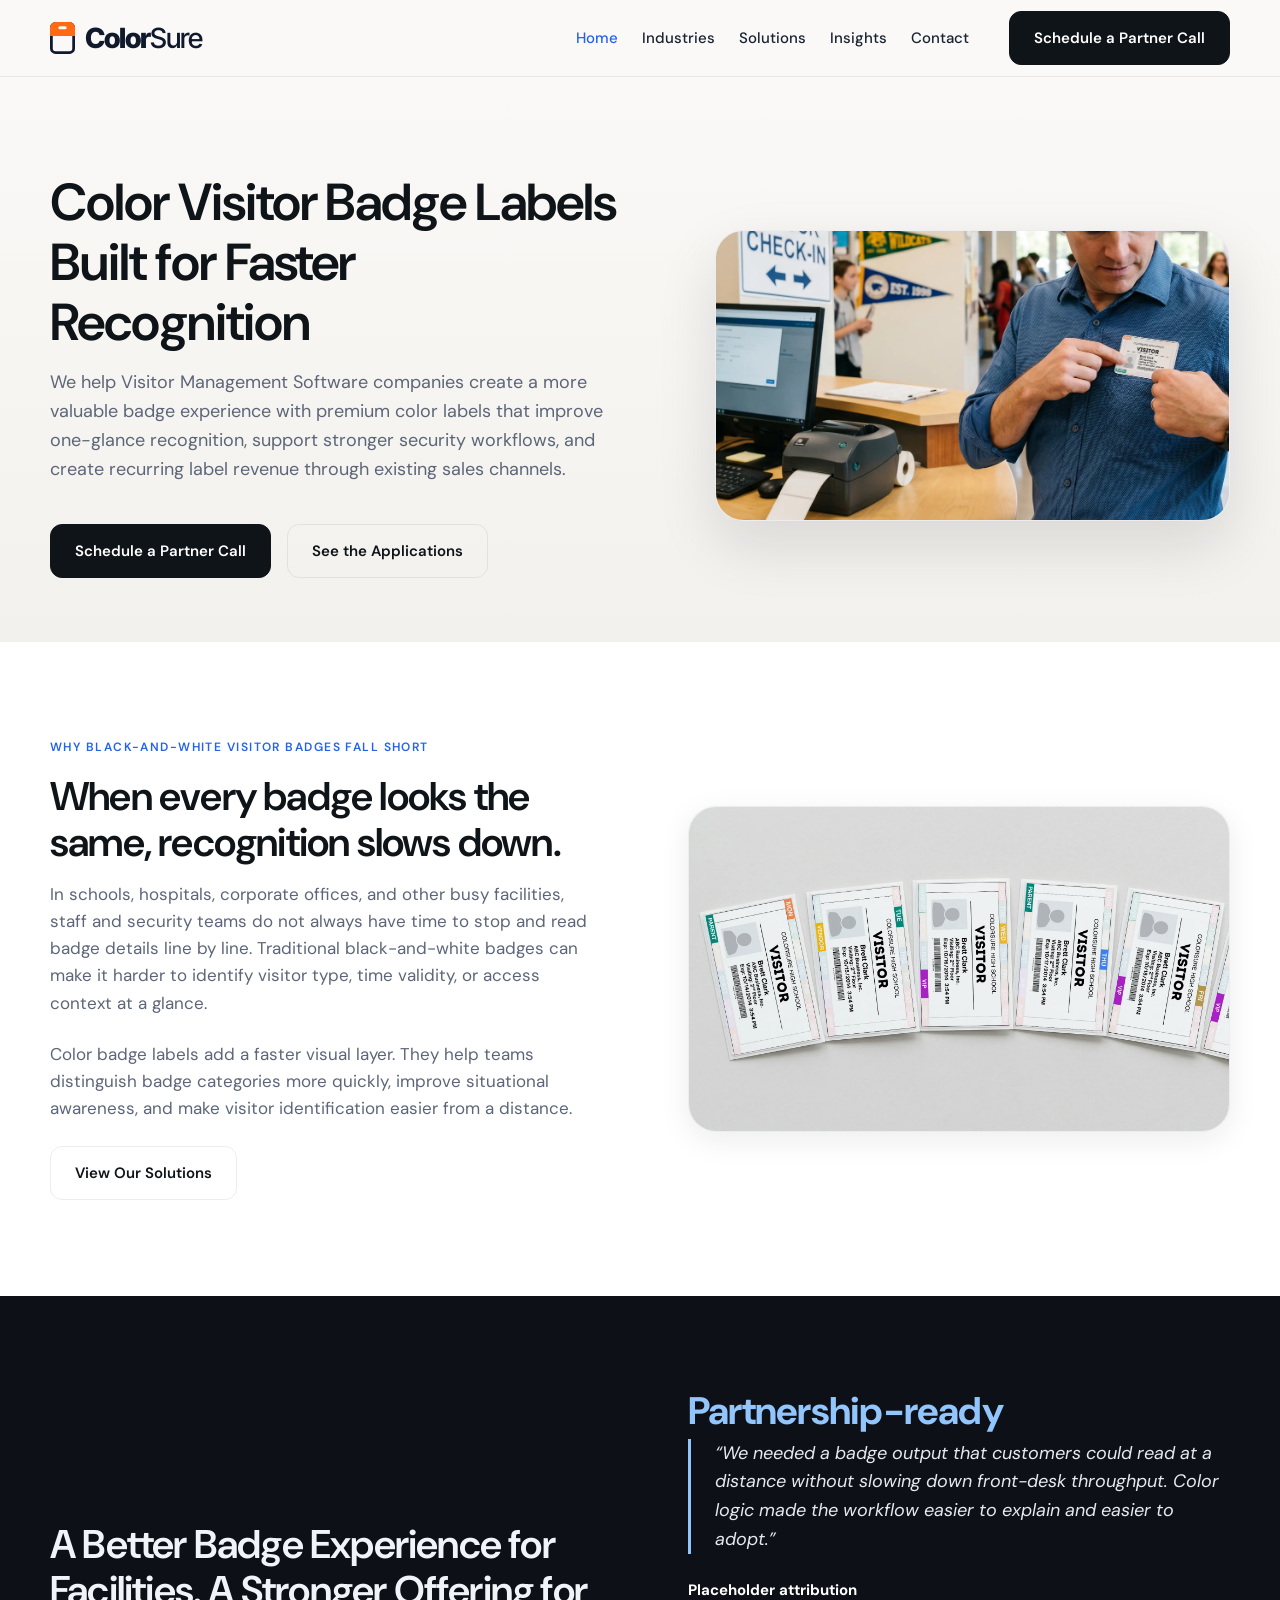
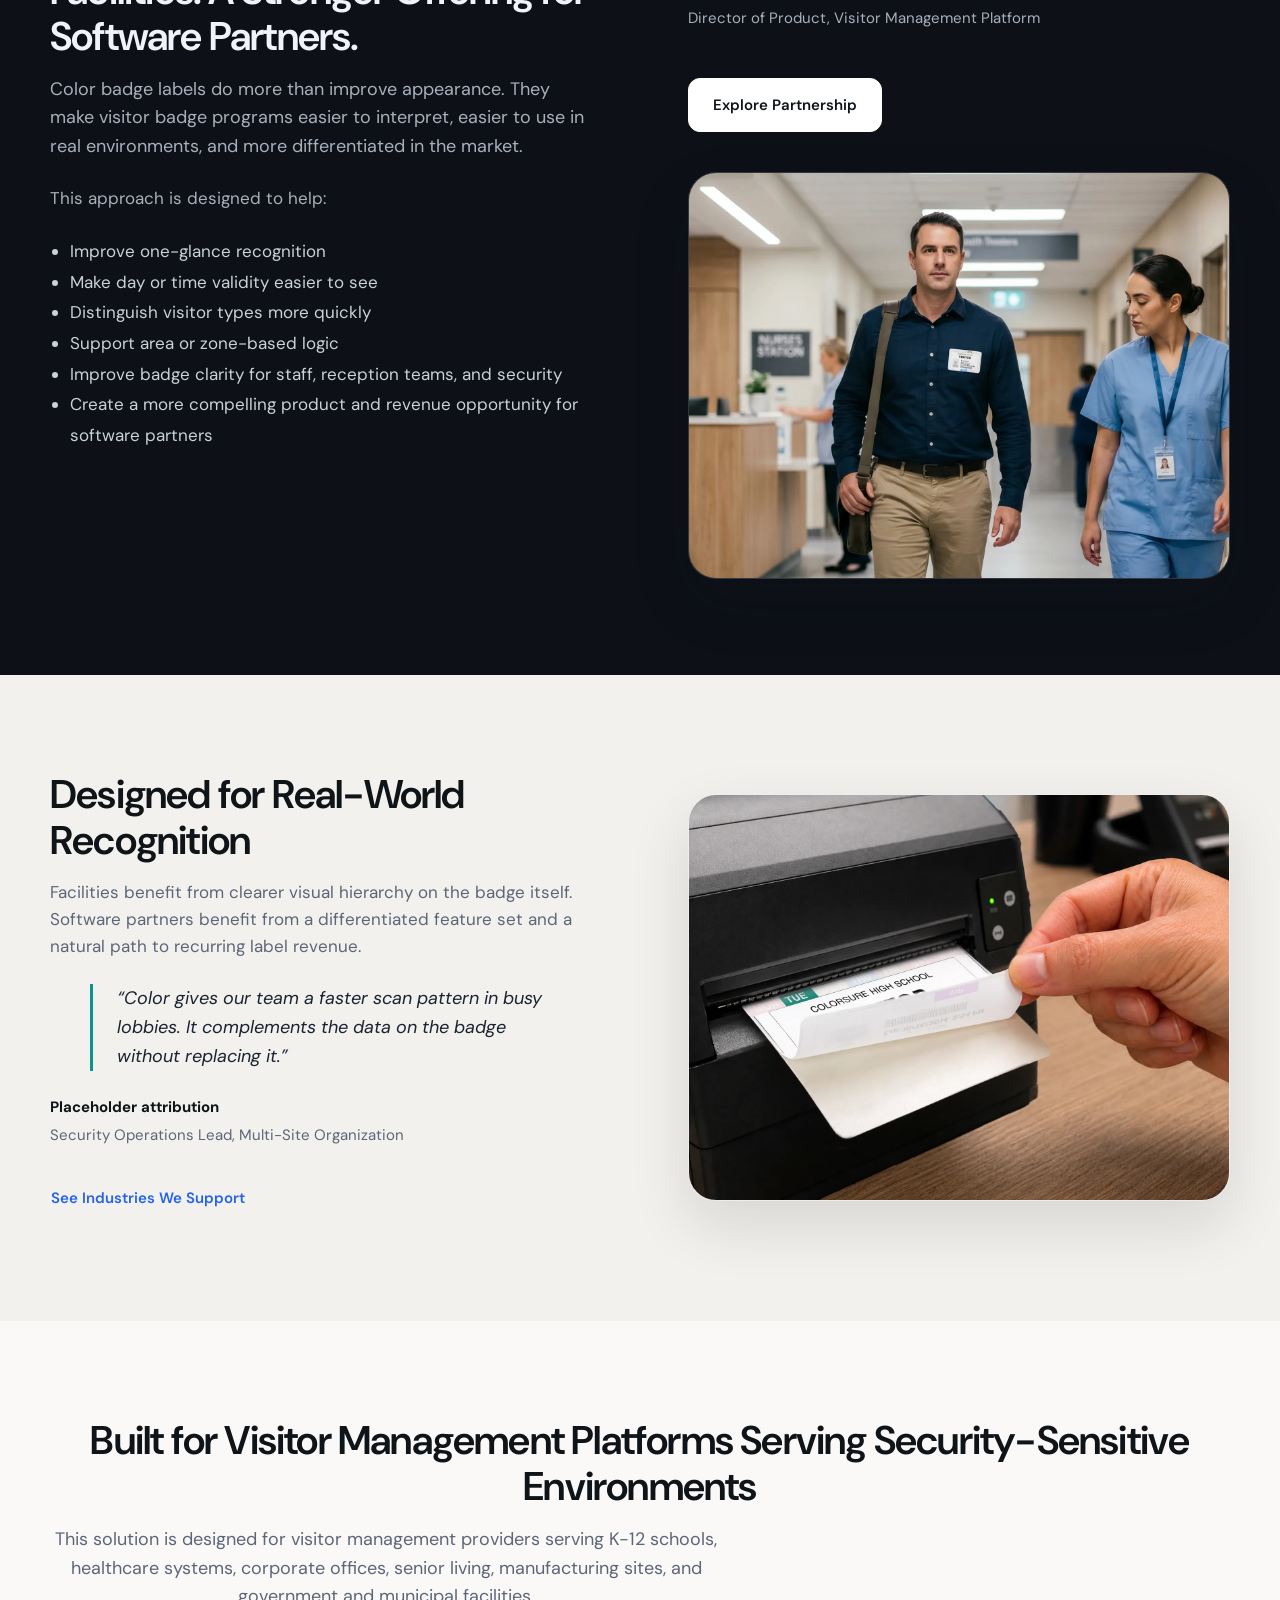
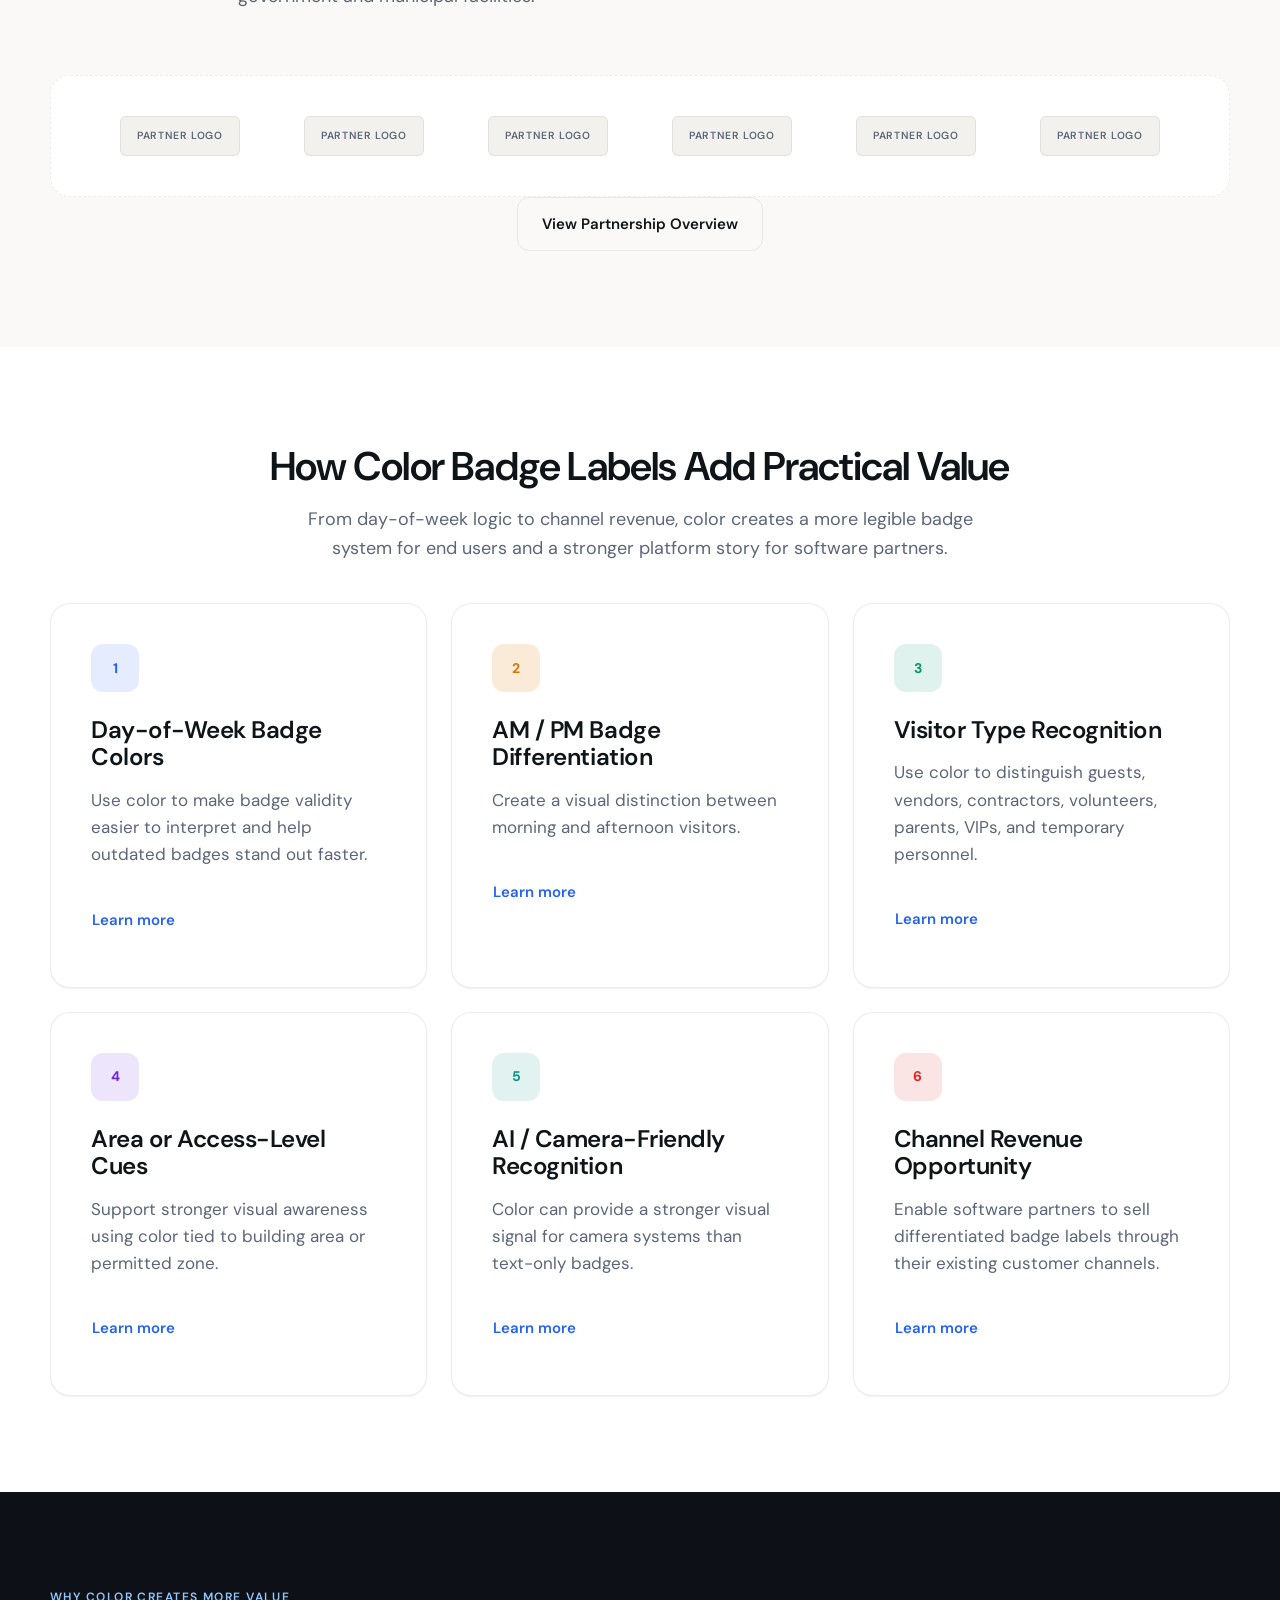
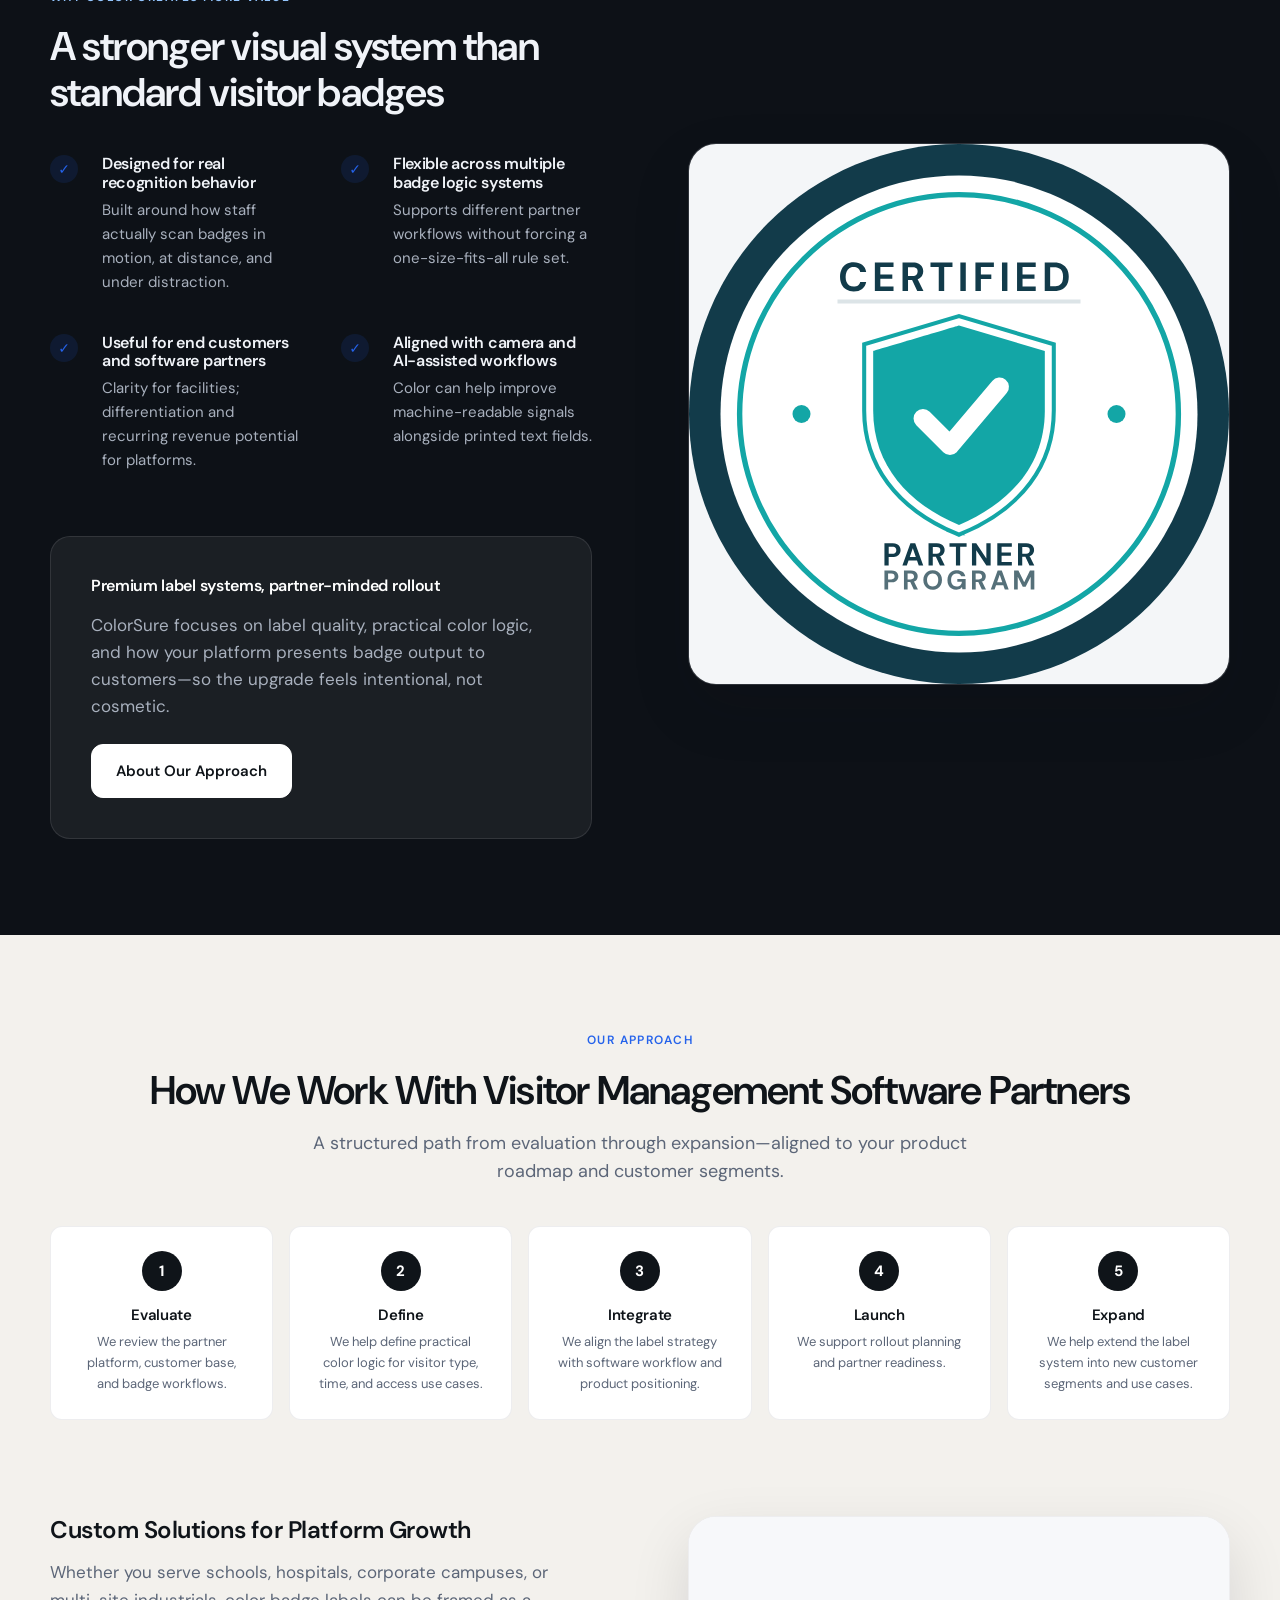
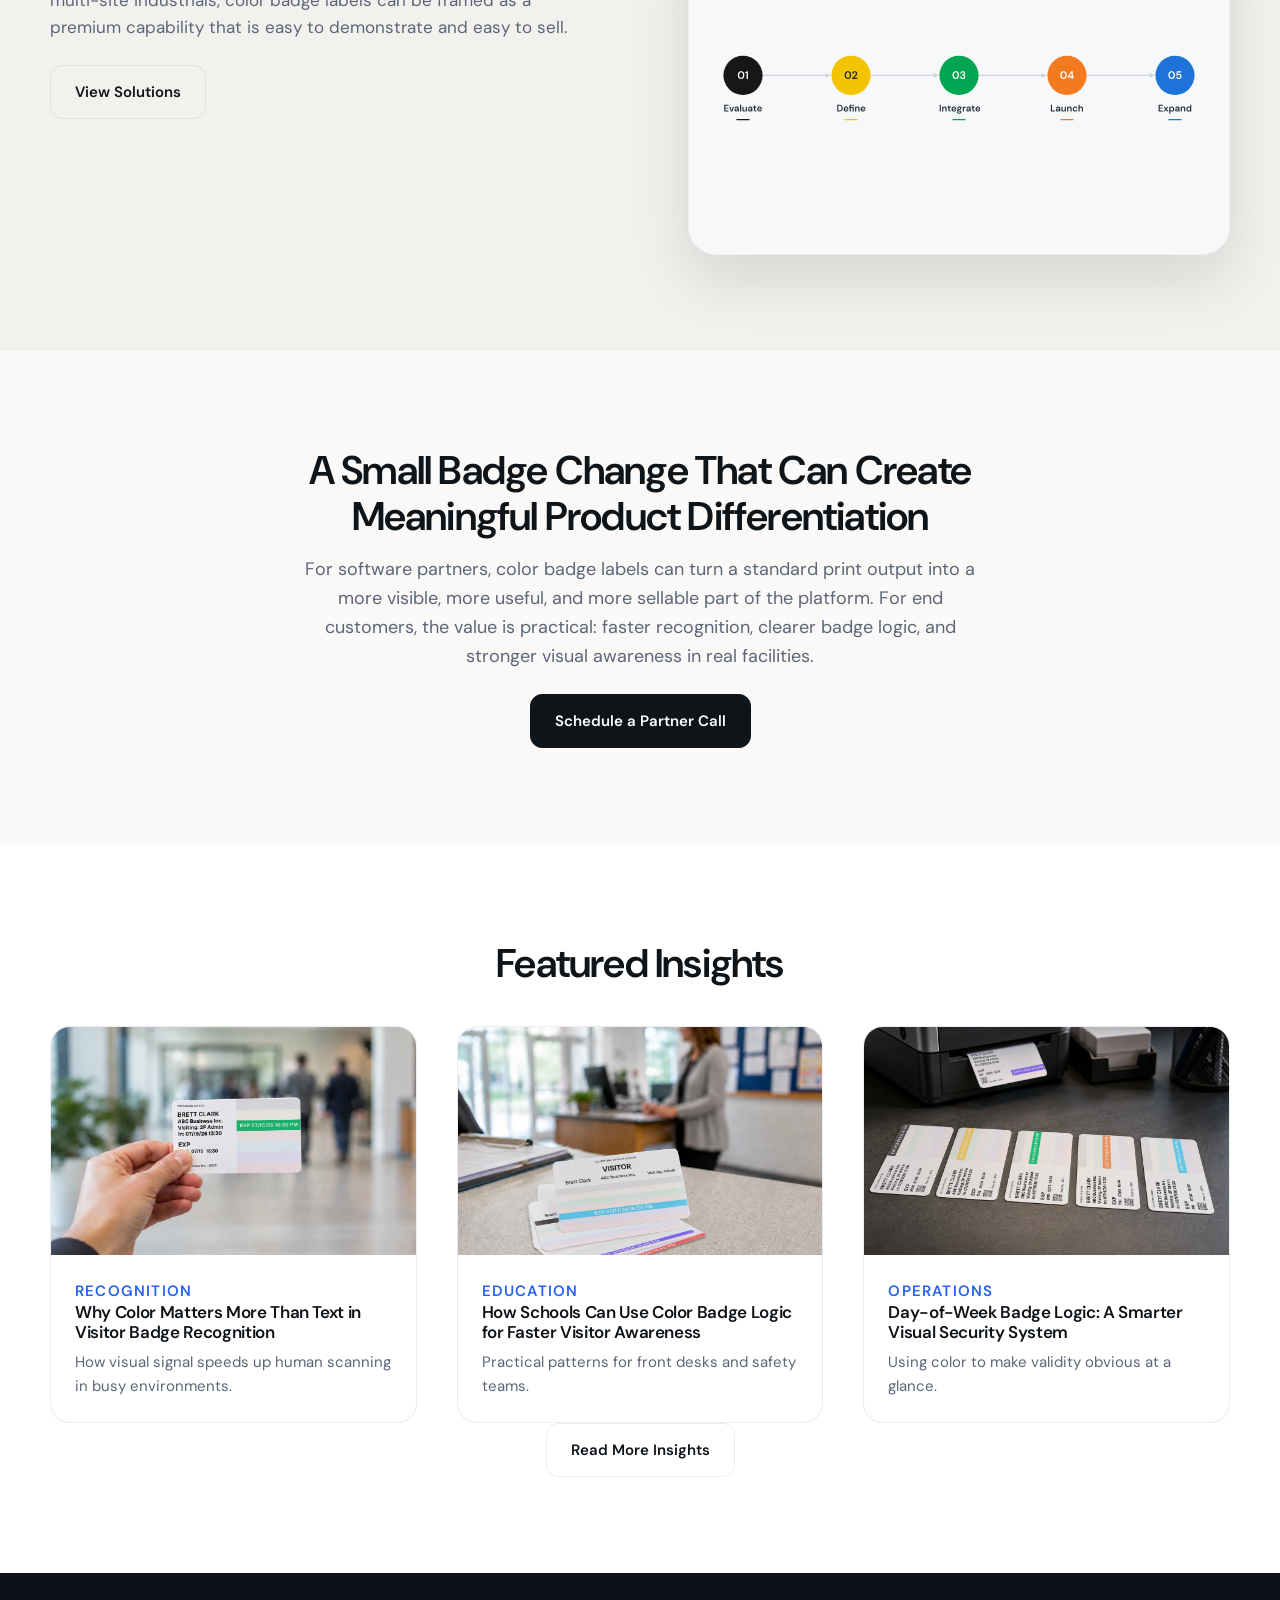
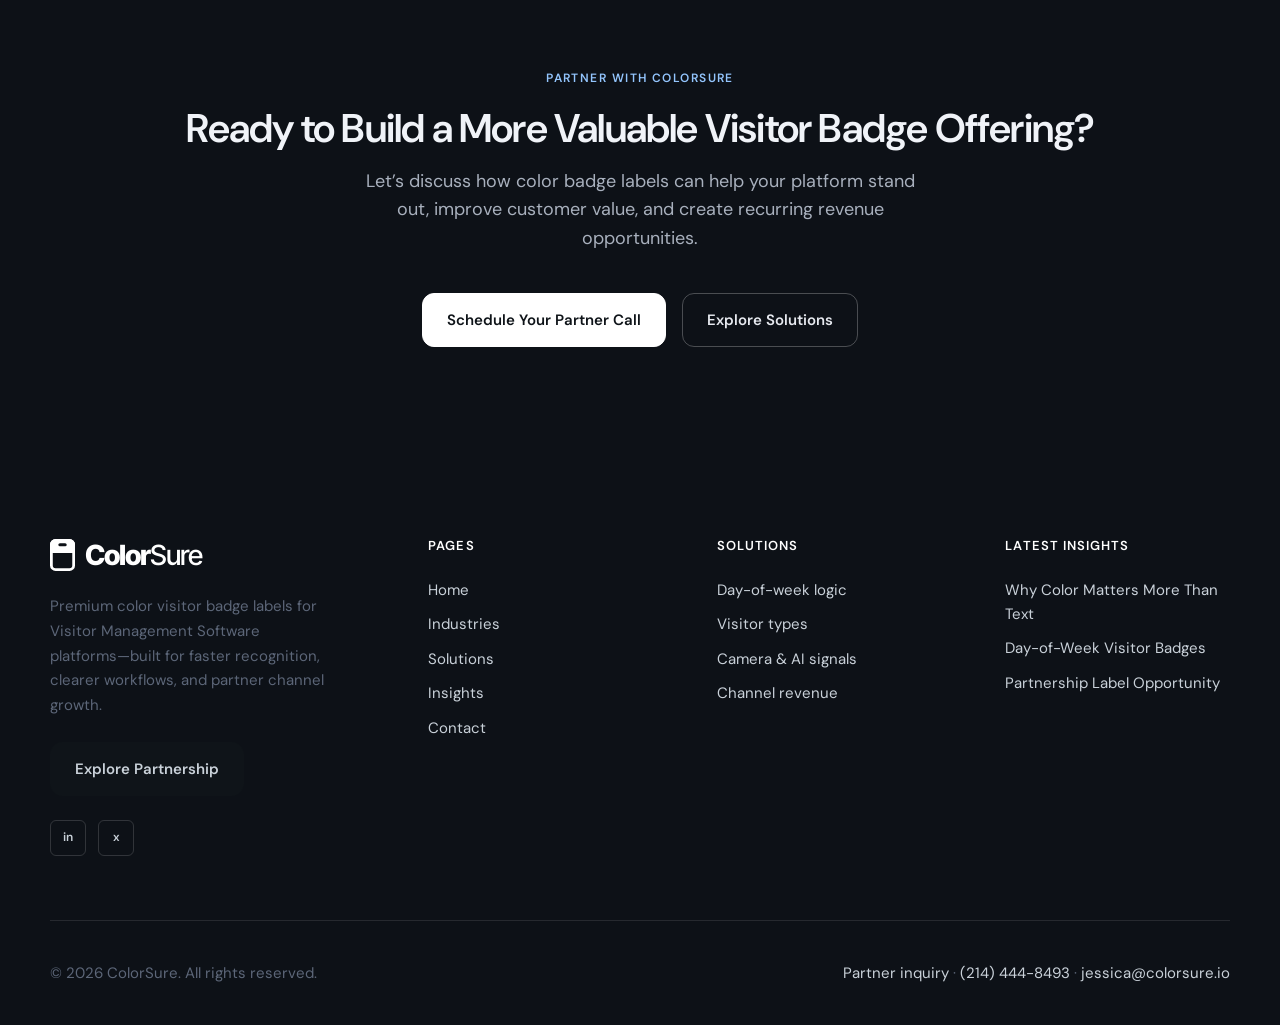
==== commit e3cf85e9: "Replace placeholder images and publish live contact details. Use the designer photography and ColorS" ====
--- a/index.html
+++ b/index.html
@@ -10,6 +10,7 @@
   <meta property="og:type" content="website">
   <link rel="preconnect" href="https://fonts.googleapis.com">
   <link rel="preconnect" href="https://fonts.gstatic.com" crossorigin>
+  <link href="https://fonts.googleapis.com/css2?family=Inter+Tight:wght@500;800&display=swap" rel="stylesheet">
   <link href="https://fonts.googleapis.com/css2?family=DM+Sans:ital,opsz,wght@0,9..40,400;0,9..40,500;0,9..40,600;0,9..40,700;1,9..40,400&display=swap" rel="stylesheet">
   <link rel="stylesheet" href="assets/css/styles.css">
 </head>
@@ -18,8 +19,11 @@
   <header class="site-header">
     <div class="site-header__inner">
       <a href="index.html" class="logo" aria-label="ColorSure home">
-        <span class="logo__mark" aria-hidden="true"></span>
-        ColorSure
+        <svg class="logo__svg" viewBox="0 0 252 46" aria-hidden="true">
+          <mask id="cs-logo-h"><rect width="36" height="46" fill="#fff"/><rect x="12" y="6" width="12" height="4.5" rx="2.25" fill="#000"/></mask>
+          <g mask="url(#cs-logo-h)"><rect x="2" y="2" width="32" height="42" rx="6" fill="none" stroke="#111A2C" stroke-width="4"/><path d="M8 0h20a8 8 0 0 1 8 8v12H0V8a8 8 0 0 1 8-8z" fill="#FF6A13"/></g>
+          <text x="50" y="37.6" fill="#111A2C" font-family="'Inter Tight', 'Helvetica Neue', Arial, sans-serif" font-size="40" letter-spacing="-1.4"><tspan font-weight="800">Color</tspan><tspan font-weight="500">Sure</tspan></text>
+        </svg>
       </a>
       <button type="button" class="nav-toggle" aria-expanded="false" aria-controls="site-nav" aria-label="Open menu">
         <span class="nav-toggle__bars"><span class="nav-toggle__bar"></span></span>
@@ -51,16 +55,8 @@
             <a href="solutions.html" class="btn btn--secondary">See the Applications</a>
           </div>
         </div>
-        <div class="hero__visual reveal" aria-hidden="true">
-          <div class="visual-badge">
-            <p class="muted" style="margin:0;font-size:0.8125rem;">Placeholder — replace with badge photography or product render</p>
-            <div class="visual-badge__row">
-              <div class="badge-chip badge-chip--blue" title="Monday">Mon</div>
-              <div class="badge-chip badge-chip--green" title="Tuesday">Tue</div>
-              <div class="badge-chip badge-chip--amber" title="Wednesday">Wed</div>
-              <div class="badge-chip badge-chip--red" title="Thursday">Thu</div>
-            </div>
-          </div>
+        <div class="hero__visual reveal">
+          <img src="assets/img/home-01.webp" alt="A visitor at a school front desk putting on a color-coded visitor badge beside a badge printer" width="2400" height="1350">
         </div>
       </div>
     </section>
@@ -76,13 +72,7 @@
           <a href="solutions.html" class="btn btn--secondary">View Our Solutions</a>
         </div>
         <div class="hero__visual reveal" style="box-shadow:var(--shadow-md);">
-          <div class="visual-badge" style="min-height:240px;">
-            <span class="muted" style="font-size:0.8125rem;">Abstract badge system placeholder</span>
-            <div class="visual-badge__row">
-              <div class="badge-chip badge-chip--blue">AM</div>
-              <div class="badge-chip badge-chip--amber">PM</div>
-            </div>
-          </div>
+          <img class="is-diagram" src="assets/img/home-02.webp" alt="A row of visitor badges showing day-of-week and visitor-type color bands" width="2000" height="1200">
         </div>
       </div>
     </section>
@@ -112,7 +102,9 @@
           </p>
           <a href="contact.html" class="btn btn--primary" style="margin-top:var(--space-md);">Explore Partnership</a>
           <div class="hero__visual mt-lg" style="margin-top:var(--space-lg);border-color:rgba(255,255,255,0.12);background:var(--color-dark-elevated);">
-            <div class="article-card__image" style="aspect-ratio:4/3;border-radius:var(--radius-lg);background:linear-gradient(145deg,#1e293b,#0f172a);color:#94a3b8;">Case study visual placeholder</div>
+            <div class="article-card__image" style="aspect-ratio:4/3;border-radius:var(--radius-lg);">
+              <img src="assets/img/home-03.webp" alt="A nurse walking beside a visitor whose badge color is visible down a hospital hallway" width="1800" height="1200">
+            </div>
           </div>
         </div>
       </div>
@@ -123,7 +115,9 @@
       <div class="container split split--reverse">
         <div class="reveal">
           <div class="hero__visual">
-            <div class="article-card__image" style="aspect-ratio:4/3;background:linear-gradient(135deg,#ecfdf5,#d1fae5);color:#047857;">Facility workflow placeholder</div>
+            <div class="article-card__image" style="aspect-ratio:4/3;">
+              <img src="assets/img/home-04.webp" alt="A hand peeling a printed color visitor badge from a direct-thermal label roll" width="1600" height="1200">
+            </div>
           </div>
         </div>
         <div class="reveal">
@@ -250,7 +244,9 @@
         </div>
         <div class="reveal">
           <div class="hero__visual" style="background:var(--color-dark-elevated);border-color:rgba(255,255,255,0.1);">
-            <div class="article-card__image" style="aspect-ratio:1;background:linear-gradient(160deg,#312e81,#1e1b4b);color:#c4b5fd;">Award / certification placeholder</div>
+            <div class="article-card__image" style="aspect-ratio:1;">
+              <img src="assets/img/home-07.svg" alt="ColorSure Certified Partner badge" width="400" height="400">
+            </div>
           </div>
         </div>
       </div>
@@ -298,7 +294,9 @@
             <a href="solutions.html" class="btn btn--secondary">View Solutions</a>
           </div>
           <div class="hero__visual reveal">
-            <div class="article-card__image" style="aspect-ratio:16/10;background:linear-gradient(90deg,#f1f5f9,#e2e8f0);color:#64748b;">Partner workflow diagram placeholder</div>
+            <div class="article-card__image" style="aspect-ratio:16/10;">
+              <img class="is-diagram" src="assets/img/home-06.svg" alt="Five-step partner process: Evaluate, Define, Integrate, Launch, and Expand" width="1600" height="400">
+            </div>
           </div>
         </div>
       </div>
@@ -319,7 +317,9 @@
         <h2 id="insights-heading" class="h2 text-center mb-lg reveal">Featured Insights</h2>
         <div class="article-grid">
           <article class="article-card reveal">
-            <div class="article-card__image">Article image placeholder</div>
+            <div class="article-card__image">
+              <img src="assets/img/home-08a.webp" alt="A color-banded visitor badge held up in a lobby" width="1200" height="800">
+            </div>
             <div class="article-card__body">
               <p class="article-card__tag">Recognition</p>
               <h3><a href="insights.html">Why Color Matters More Than Text in Visitor Badge Recognition</a></h3>
@@ -327,7 +327,9 @@
             </div>
           </article>
           <article class="article-card reveal">
-            <div class="article-card__image">Article image placeholder</div>
+            <div class="article-card__image">
+              <img src="assets/img/home-08b.webp" alt="Color visitor badges on a school front-desk counter" width="1200" height="900">
+            </div>
             <div class="article-card__body">
               <p class="article-card__tag">Education</p>
               <h3><a href="insights.html">How Schools Can Use Color Badge Logic for Faster Visitor Awareness</a></h3>
@@ -335,7 +337,9 @@
             </div>
           </article>
           <article class="article-card reveal">
-            <div class="article-card__image">Article image placeholder</div>
+            <div class="article-card__image">
+              <img src="assets/img/home-08c.webp" alt="Monday through Friday visitor badges, each with a different color band, beside a badge printer" width="1200" height="900">
+            </div>
             <div class="article-card__body">
               <p class="article-card__tag">Operations</p>
               <h3><a href="insights.html">Day-of-Week Badge Logic: A Smarter Visual Security System</a></h3>
@@ -366,7 +370,13 @@
     <div class="container">
       <div class="site-footer__grid">
         <div>
-          <a href="index.html" class="site-footer__brand">ColorSure</a>
+          <a href="index.html" class="site-footer__brand" aria-label="ColorSure home">
+            <svg class="logo__svg" viewBox="0 0 252 46" aria-hidden="true">
+              <mask id="cs-logo-f"><rect width="36" height="46" fill="#fff"/><rect x="12" y="6" width="12" height="4.5" rx="2.25" fill="#000"/></mask>
+              <g mask="url(#cs-logo-f)"><rect x="2" y="2" width="32" height="42" rx="6" fill="none" stroke="#FFFFFF" stroke-width="4"/><path d="M8 0h20a8 8 0 0 1 8 8v12H0V8a8 8 0 0 1 8-8z" fill="#FFFFFF"/></g>
+              <text x="50" y="37.6" fill="#FFFFFF" font-family="'Inter Tight', 'Helvetica Neue', Arial, sans-serif" font-size="40" letter-spacing="-1.4"><tspan font-weight="800">Color</tspan><tspan font-weight="500">Sure</tspan></text>
+            </svg>
+          </a>
           <p class="site-footer__desc">Premium color visitor badge labels for Visitor Management Software platforms—built for faster recognition, clearer workflows, and partner channel growth.</p>
           <p style="margin:0 0 var(--space-sm);"><a href="contact.html" class="btn btn--primary">Explore Partnership</a></p>
           <div class="site-footer__social" aria-label="Social links">
@@ -404,7 +414,7 @@
       </div>
       <div class="site-footer__bottom">
         <p style="margin:0;">© <span id="y"></span> ColorSure. All rights reserved.</p>
-        <p style="margin:0;"><a href="contact.html">Partner inquiry</a> · <a href="mailto:hello@colorsure.io">hello@colorsure.io</a></p>
+        <p style="margin:0;"><a href="contact.html">Partner inquiry</a> · <a href="tel:+12144448493">(214) 444-8493</a> · <a href="mailto:jessica@colorsure.io">jessica@colorsure.io</a></p>
       </div>
     </div>
   </footer>
--- a/assets/css/styles.css
+++ b/assets/css/styles.css
@@ -291,24 +291,18 @@
 .logo {
   display: flex;
   align-items: center;
-  gap: 0.5rem;
-  font-weight: 700;
-  font-size: 1.125rem;
-  color: var(--color-ink);
-  letter-spacing: var(--letter-tight);
-}
-
-.logo:hover {
-  color: var(--color-ink);
+  line-height: 0;
+}
+
+.logo:hover,
+.site-footer__brand:hover {
   opacity: 0.85;
 }
 
-.logo__mark {
-  width: 36px;
-  height: 36px;
-  border-radius: var(--radius-sm);
-  background: linear-gradient(135deg, var(--accent-blue), var(--accent-teal));
-  flex-shrink: 0;
+.logo__svg {
+  height: 32px;
+  width: auto;
+  display: block;
 }
 
 .nav {
@@ -842,14 +836,30 @@
 
 .article-card__image {
   aspect-ratio: 16 / 10;
-  background: linear-gradient(145deg, var(--color-bg-warm), #e2e8f0);
-  display: flex;
-  align-items: center;
-  justify-content: center;
+  background: #f4f6f8;
+  display: block;
+  overflow: hidden;
   color: var(--color-muted);
   font-size: var(--text-small);
   text-align: center;
-  padding: var(--space-md);
+  padding: 0;
+}
+
+.article-card__image img,
+.featured-article__visual img,
+.hero__visual > img,
+.industry-card__image img,
+.page-hero__media img {
+  display: block;
+  width: 100%;
+  height: 100%;
+  object-fit: cover;
+}
+
+.article-card__image img.is-diagram,
+.hero__visual > img.is-diagram {
+  object-fit: contain;
+  background: #f7f8fa;
 }
 
 .article-card__body {
@@ -910,6 +920,23 @@
 
 .page-hero .lead {
   max-width: 40rem;
+}
+
+.page-hero__media {
+  margin-top: var(--space-xl);
+  border-radius: var(--radius-xl);
+  overflow: hidden;
+  aspect-ratio: 2 / 1;
+  border: 1px solid var(--color-border);
+  background: #f4f6f8;
+}
+
+.industry-card__image {
+  aspect-ratio: 2 / 1;
+  border-radius: var(--radius-md);
+  overflow: hidden;
+  margin-bottom: var(--space-lg);
+  background: #f4f6f8;
 }
 
 /* --- Forms --- */
@@ -1090,14 +1117,9 @@
 .featured-article__visual {
   aspect-ratio: 16 / 10;
   border-radius: var(--radius-lg);
-  background: linear-gradient(135deg, #1e3a5f, var(--accent-teal));
-  display: flex;
-  align-items: center;
-  justify-content: center;
-  color: rgba(255, 255, 255, 0.9);
-  font-size: var(--text-small);
-  text-align: center;
-  padding: var(--space-md);
+  background: #f4f6f8;
+  display: block;
+  overflow: hidden;
 }
 
 .tag-list {
@@ -1201,11 +1223,9 @@
 }
 
 .site-footer__brand {
-  font-weight: 700;
-  font-size: 1.125rem;
-  color: #fff;
   margin-bottom: var(--space-sm);
   display: inline-block;
+  line-height: 0;
 }
 
 .site-footer__desc {
